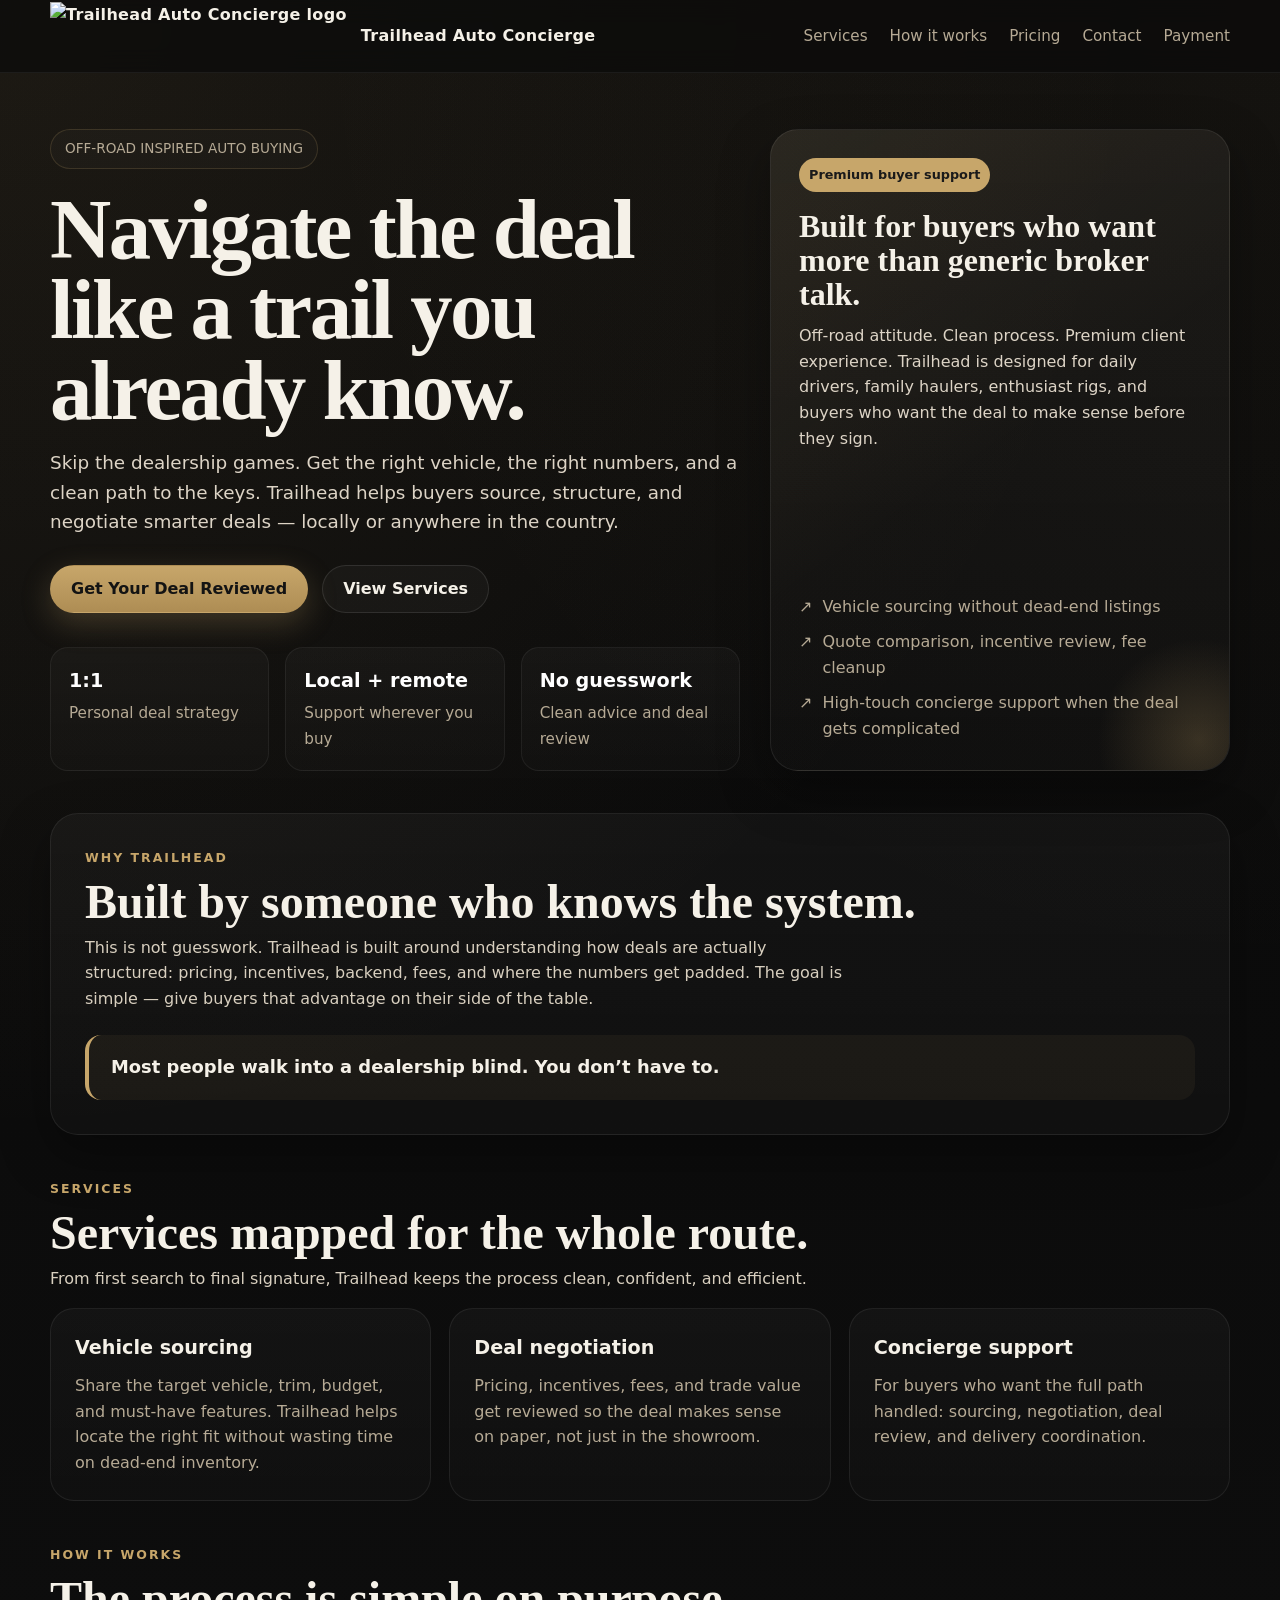
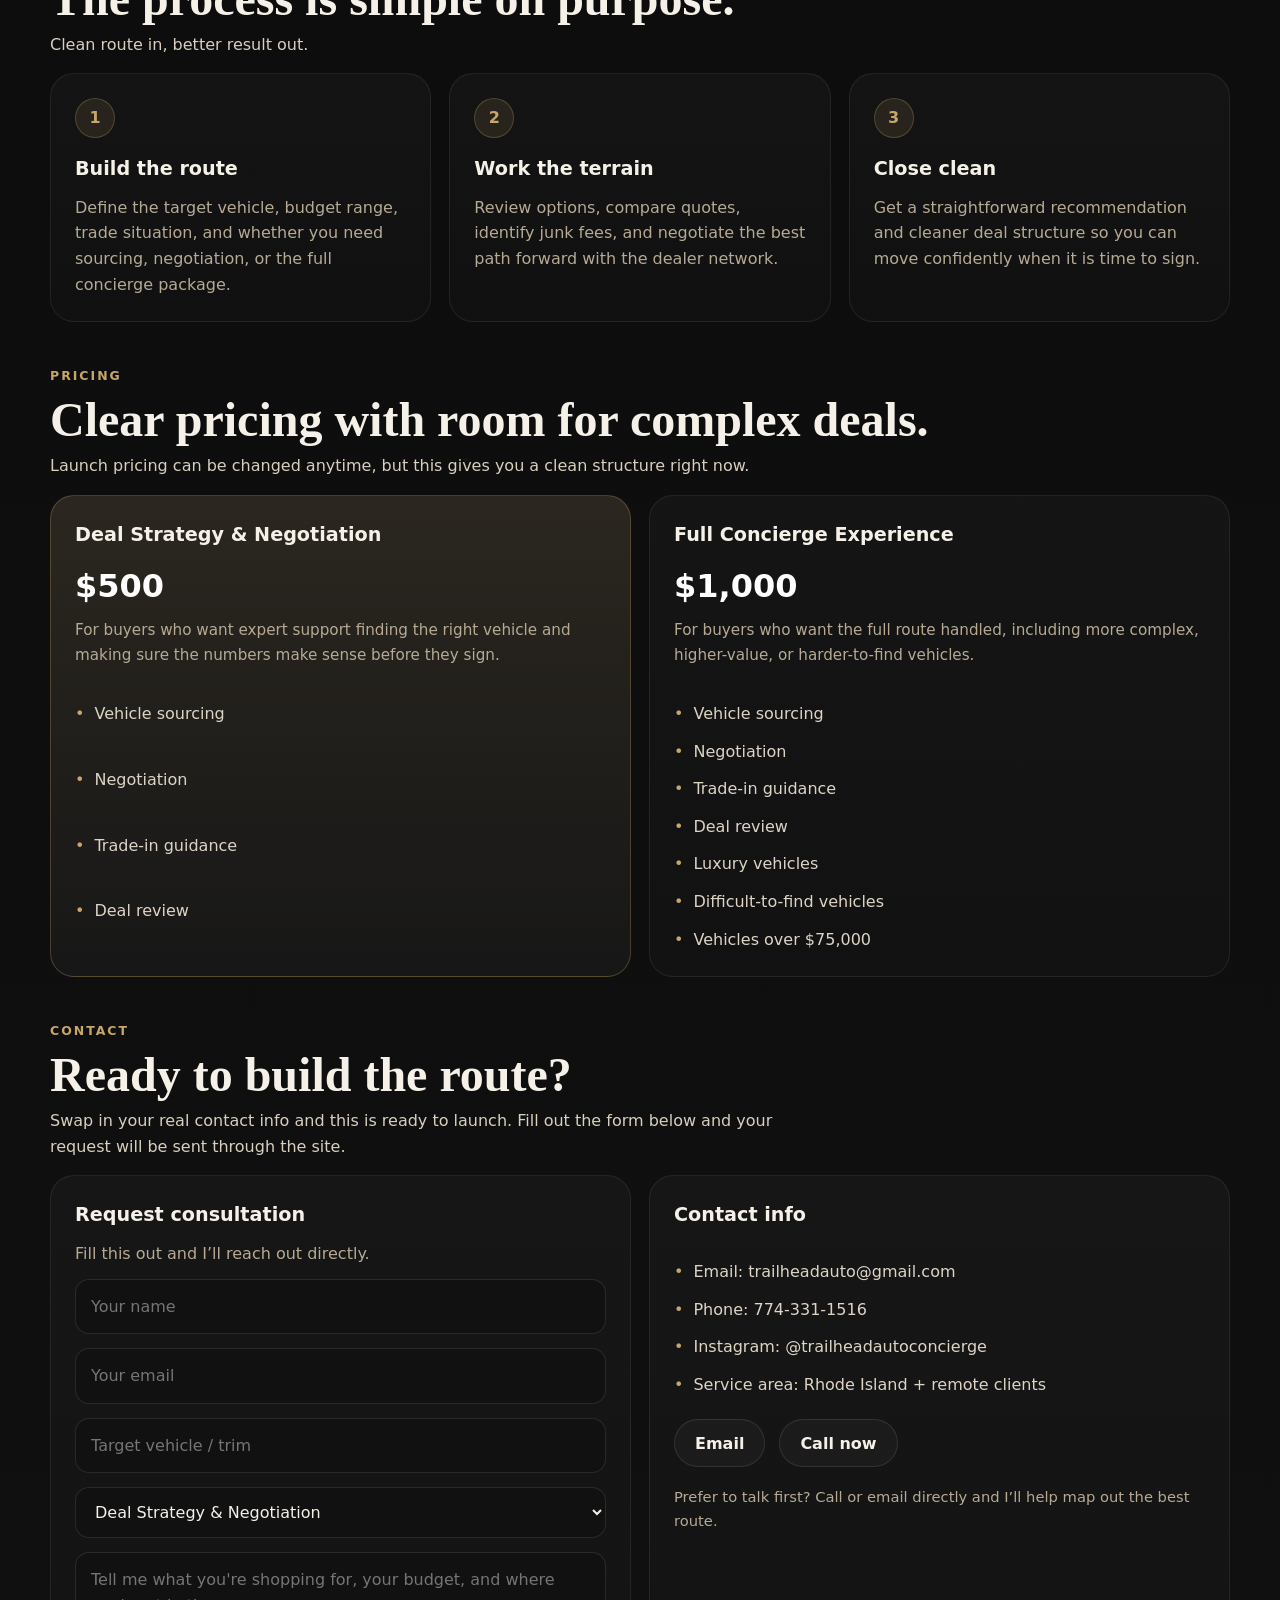
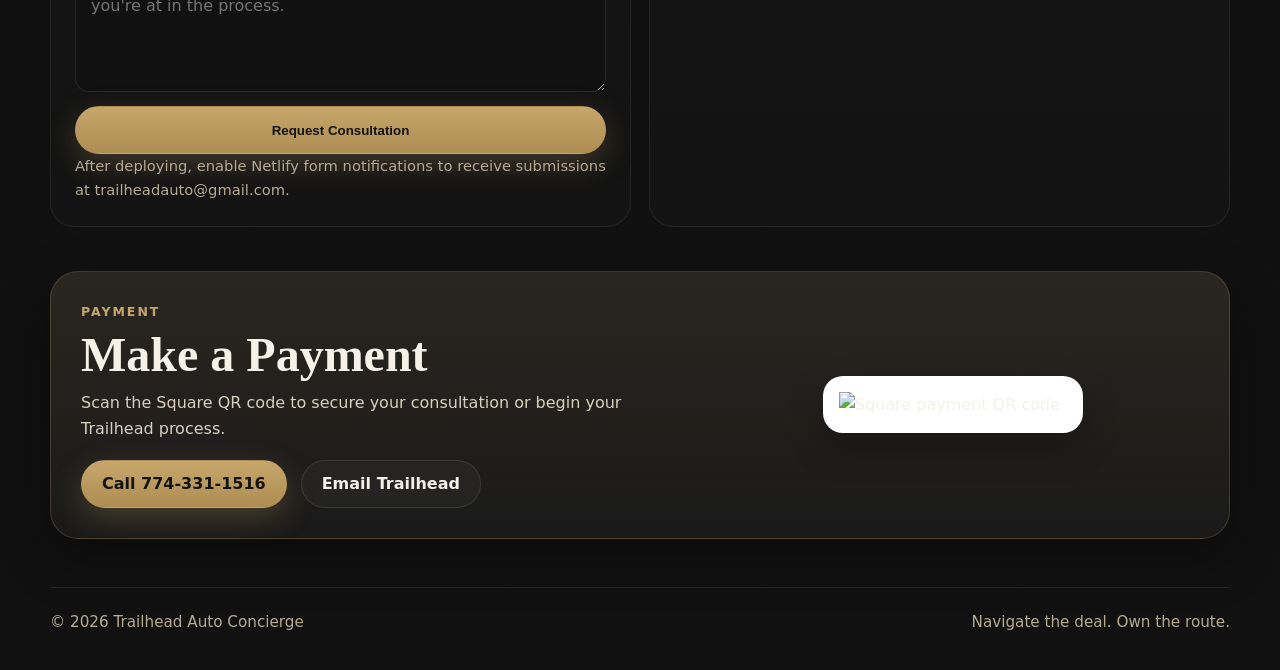
==== index.html @ e83521e5 "first commit" ====
<!DOCTYPE html>
<html lang="en">
<head>
  <meta charset="UTF-8" />
  <meta name="viewport" content="width=device-width, initial-scale=1.0" />
  <title>Trailhead Auto Concierge</title>
  <meta name="description" content="Off-road inspired auto buying guidance. Vehicle sourcing, negotiation, and concierge support for buyers who want a cleaner deal." />
  <style>
    :root{
      --bg:#0b0b0b;
      --bg2:#121212;
      --panel:#171717;
      --panel2:#1f1f1f;
      --text:#f5f1e8;
      --muted:#b6aa95;
      --line:#2e2a24;
      --accent:#c7a66a;
      --accent-2:#8f7241;
      --white:#ffffff;
      --shadow: 0 20px 50px rgba(0,0,0,.35);
      --radius: 20px;
      --max: 1180px;
    }

    * { box-sizing: border-box; }
    html { scroll-behavior: smooth; }
    body{
      margin:0;
      font-family: Inter, ui-sans-serif, system-ui, -apple-system, BlinkMacSystemFont, "Segoe UI", sans-serif;
      color:var(--text);
      background:
        radial-gradient(circle at top left, rgba(199,166,106,.10), transparent 28%),
        radial-gradient(circle at top right, rgba(199,166,106,.06), transparent 24%),
        linear-gradient(180deg, #0a0a0a 0%, #111111 100%);
      line-height:1.6;
    }

    a { color: inherit; text-decoration: none; }
    img { max-width:100%; display:block; }

    .container{
      width:min(calc(100% - 32px), var(--max));
      margin:0 auto;
    }

    .topbar{
      position:sticky;
      top:0;
      z-index:20;
      backdrop-filter: blur(12px);
      background:rgba(10,10,10,.7);
      border-bottom:1px solid rgba(255,255,255,.06);
    }

    .nav{
      display:flex;
      align-items:center;
      justify-content:space-between;
      gap:20px;
      min-height:72px;
    }

    .brand{
      display:flex;
      align-items:center;
      gap:14px;
      font-weight:700;
      letter-spacing:.02em;
    }

    .brand-mark{
      width:40px;
      height:40px;
      border-radius:12px;
      background:
        linear-gradient(145deg, rgba(199,166,106,.20), rgba(199,166,106,.05)),
        #171717;
      border:1px solid rgba(199,166,106,.25);
      display:grid;
      place-items:center;
      box-shadow: var(--shadow);
      font-size:18px;
    }

    .nav-links{
      display:flex;
      gap:22px;
      color:var(--muted);
      font-size:.95rem;
      flex-wrap:wrap;
      justify-content:flex-end;
    }

    .nav-links a:hover{ color:var(--text); }

    .button{
      display:inline-flex;
      align-items:center;
      justify-content:center;
      gap:10px;
      min-height:48px;
      padding:0 20px;
      border-radius:999px;
      font-weight:700;
      transition:.2s ease;
      border:1px solid transparent;
      cursor:pointer;
      text-decoration:none;
    }

    .button-primary{
      background:linear-gradient(180deg, var(--accent), #ae8d54);
      color:#131313;
      box-shadow: 0 10px 30px rgba(199,166,106,.25);
    }

    .button-primary:hover{
      transform: translateY(-1px);
      filter: brightness(1.03);
    }

    .button-secondary{
      background:rgba(255,255,255,.03);
      border-color:rgba(255,255,255,.10);
      color:var(--text);
    }

    .button-secondary:hover{
      background:rgba(255,255,255,.06);
      transform: translateY(-1px);
    }

    .hero{
      padding:84px 0 56px;
    }

    .eyebrow{
      display:inline-flex;
      align-items:center;
      gap:8px;
      padding:8px 14px;
      border-radius:999px;
      font-size:.85rem;
      color:var(--muted);
      border:1px solid rgba(199,166,106,.18);
      background:rgba(255,255,255,.02);
      margin-bottom:20px;
    }

    .hero-grid{
      display:grid;
      grid-template-columns: 1.2fr .8fr;
      gap:30px;
      align-items:stretch;
    }

    .hero-copy h1{
      font-family: Georgia, "Times New Roman", serif;
      font-size: clamp(2.8rem, 7vw, 5.3rem);
      line-height: .95;
      margin:0 0 18px;
      letter-spacing:-.03em;
    }

    .hero-copy p.lead{
      max-width:760px;
      font-size:1.15rem;
      color:#ddd4c6;
      margin:0 0 28px;
    }

    .cta-row{
      display:flex;
      gap:14px;
      flex-wrap:wrap;
      margin-top:18px;
    }

    .stats{
      display:grid;
      grid-template-columns: repeat(3, 1fr);
      gap:16px;
      margin-top:34px;
    }

    .stat{
      background:linear-gradient(180deg, rgba(255,255,255,.03), rgba(255,255,255,.015));
      border:1px solid rgba(255,255,255,.06);
      border-radius:18px;
      padding:18px;
    }

    .stat strong{
      display:block;
      font-size:1.2rem;
      margin-bottom:4px;
      color:var(--white);
    }

    .stat span{
      color:var(--muted);
      font-size:.95rem;
    }

    .hero-card{
      border-radius:28px;
      padding:28px;
      background:
        linear-gradient(180deg, rgba(255,255,255,.04), rgba(255,255,255,.015)),
        linear-gradient(145deg, rgba(199,166,106,.08), rgba(199,166,106,0) 50%);
      border:1px solid rgba(255,255,255,.08);
      box-shadow: var(--shadow);
      display:flex;
      flex-direction:column;
      justify-content:space-between;
      overflow:hidden;
      position:relative;
      min-height:100%;
    }

    .hero-card::after{
      content:"";
      position:absolute;
      inset:auto -80px -80px auto;
      width:220px;
      height:220px;
      border-radius:50%;
      background:radial-gradient(circle, rgba(199,166,106,.22), transparent 65%);
      pointer-events:none;
    }

    .card-tag{
      display:inline-block;
      font-size:.8rem;
      color:#1a1a1a;
      font-weight:700;
      background:var(--accent);
      border-radius:999px;
      padding:7px 10px;
      margin-bottom:18px;
    }

    .hero-card h2{
      font-family: Georgia, "Times New Roman", serif;
      font-size:2rem;
      line-height:1.05;
      margin:0 0 12px;
    }

    .hero-card p{
      margin:0 0 18px;
      color:#ddd4c6;
    }

    .mini-list{
      display:grid;
      gap:10px;
      padding:0;
      margin:14px 0 0;
      list-style:none;
      color:var(--muted);
    }

    .mini-list li{
      display:flex;
      align-items:flex-start;
      gap:10px;
    }

    section{
      padding:28px 0 24px;
    }

    .trust{
      padding-top:8px;
    }

    .panel{
      background:linear-gradient(180deg, rgba(255,255,255,.035), rgba(255,255,255,.018));
      border:1px solid rgba(255,255,255,.07);
      border-radius:28px;
      padding:34px;
      box-shadow: var(--shadow);
    }

    .section-head{
      margin-bottom:18px;
    }

    .section-head .kicker{
      text-transform:uppercase;
      letter-spacing:.16em;
      color:var(--accent);
      font-size:.78rem;
      font-weight:800;
      margin-bottom:10px;
    }

    .section-head h2{
      font-family: Georgia, "Times New Roman", serif;
      font-size: clamp(2rem, 4vw, 3rem);
      line-height:1.02;
      margin:0 0 8px;
    }

    .section-head p{
      color:#d8cfbf;
      max-width:760px;
      margin:0;
    }

    .services-grid,
    .steps-grid,
    .pricing-grid,
    .contact-grid{
      display:grid;
      gap:18px;
    }

    .services-grid{
      grid-template-columns: repeat(3, 1fr);
    }

    .service-card,
    .step-card,
    .price-card,
    .contact-card{
      background:linear-gradient(180deg, rgba(255,255,255,.03), rgba(255,255,255,.015));
      border:1px solid rgba(255,255,255,.07);
      border-radius:24px;
      padding:24px;
    }

    .service-card h3,
    .step-card h3,
    .price-card h3,
    .contact-card h3{
      margin:0 0 10px;
      font-size:1.2rem;
    }

    .service-card p,
    .step-card p,
    .price-card p,
    .contact-card p{
      margin:0;
      color:var(--muted);
    }

    .steps-grid{
      grid-template-columns: repeat(3, 1fr);
    }

    .step-num{
      width:40px;
      height:40px;
      border-radius:999px;
      display:grid;
      place-items:center;
      background:rgba(199,166,106,.12);
      border:1px solid rgba(199,166,106,.26);
      color:var(--accent);
      font-weight:800;
      margin-bottom:16px;
    }

    .standout{
      padding:18px 22px;
      border-left:4px solid var(--accent);
      background:rgba(199,166,106,.06);
      border-radius:16px;
      font-weight:700;
      font-size:1.12rem;
      margin-top:24px;
    }

    .pricing-grid{
      grid-template-columns: repeat(2, 1fr);
      align-items:start;
    }

    .price-card.featured{
      background:
        linear-gradient(180deg, rgba(199,166,106,.12), rgba(255,255,255,.02)),
        linear-gradient(180deg, rgba(255,255,255,.035), rgba(255,255,255,.015));
      border-color: rgba(199,166,106,.28);
    }

    .price{
      font-size:2rem;
      font-weight:800;
      line-height:1;
      margin:10px 0 16px;
      color:var(--white);
    }

    .price-sub{
      color:var(--muted);
      font-size:.95rem;
      margin-bottom:16px;
    }

    .bullet-list{
      list-style:none;
      padding:0;
      margin:18px 0 0;
      display:grid;
      gap:12px;
      color:#ddd4c6;
    }

    .bullet-list li::before{
      content:"•";
      color:var(--accent);
      margin-right:10px;
    }

    .contact-grid{
      grid-template-columns: 1fr 1fr;
    }

    .contact-card form{
      display:grid;
      gap:14px;
      margin-top:12px;
    }

    input, textarea, select{
      width:100%;
      background:#111;
      color:var(--text);
      border:1px solid rgba(255,255,255,.1);
      border-radius:14px;
      padding:14px 15px;
      font:inherit;
      outline:none;
    }

    input:focus, textarea:focus, select:focus{
      border-color:rgba(199,166,106,.65);
      box-shadow:0 0 0 3px rgba(199,166,106,.12);
    }

    textarea{
      min-height:140px;
      resize:vertical;
    }

    .fine{
      color:var(--muted);
      font-size:.92rem;
    }

    footer{
      padding:26px 0 36px;
      color:var(--muted);
      font-size:.95rem;
    }

    .footer-wrap{
      display:flex;
      justify-content:space-between;
      gap:18px;
      border-top:1px solid rgba(255,255,255,.08);
      padding-top:22px;
      flex-wrap:wrap;
    }

    @media (max-width: 980px){
      .hero-grid,
      .services-grid,
      .steps-grid,
      .pricing-grid,
      .contact-grid{
        grid-template-columns: 1fr;
      }

      .stats{
        grid-template-columns: 1fr;
      }
    }

    @media (max-width: 680px){
      .nav{
        min-height:auto;
        padding:14px 0;
        align-items:flex-start;
        flex-direction:column;
      }

      .nav-links{
        gap:14px;
      }

      .hero{
        padding-top:64px;
      }

      .panel{
        padding:24px;
      }

      .hero-card{
        padding:22px;
      }

      .hero-copy h1{
        font-size: clamp(2.5rem, 12vw, 4rem);
      }
    }

    /* Clean spacing + alignment updates */
    .logo{
      height:68px;
      width:auto;
      display:block;
    }

    .brand-text{
      font-weight:800;
      letter-spacing:.02em;
    }

    .hero{
      padding:56px 0 34px;
    }

    section{
      padding:22px 0;
    }

    .panel,
    .service-card,
    .step-card,
    .price-card,
    .contact-card{
      height:100%;
    }

    .services-grid,
    .steps-grid,
    .pricing-grid,
    .contact-grid{
      align-items:stretch;
    }

    .section-head{
      text-align:left;
      margin-bottom:16px;
    }

    .section-head p{
      margin-left:0;
    }

    .pricing-grid .price-card,
    .contact-grid .contact-card{
      display:flex;
      flex-direction:column;
    }

    .price-card .bullet-list{
      flex:1;
    }

    .payment-card{
      display:grid;
      grid-template-columns: 1.1fr .9fr;
      gap:24px;
      align-items:center;
      background:
        linear-gradient(180deg, rgba(199,166,106,.10), rgba(255,255,255,.018)),
        linear-gradient(180deg, rgba(255,255,255,.035), rgba(255,255,255,.018));
      border:1px solid rgba(199,166,106,.22);
      border-radius:28px;
      padding:30px;
      box-shadow: var(--shadow);
    }

    .payment-copy h2{
      font-family: Georgia, "Times New Roman", serif;
      font-size: clamp(2rem, 4vw, 3rem);
      line-height:1.02;
      margin:0 0 10px;
    }

    .payment-copy p{
      color:#d8cfbf;
      margin:0 0 18px;
      max-width:680px;
    }

    .qr-wrap{
      display:flex;
      justify-content:center;
      align-items:center;
    }

    .qr-box{
      background:#fff;
      padding:16px;
      border-radius:20px;
      width:min(260px, 100%);
      box-shadow:0 16px 35px rgba(0,0,0,.25);
    }

    .qr-box img{
      width:100%;
      height:auto;
      display:block;
    }

    @media (max-width: 980px){
      .payment-card{
        grid-template-columns:1fr;
        text-align:center;
      }

      .payment-copy p{
        margin-left:auto;
        margin-right:auto;
      }
    }

    @media (max-width: 680px){
      .logo{
        height:58px;
      }

      .hero{
        padding:38px 0 26px;
      }

      section{
        padding:18px 0;
      }

      .section-head{
        text-align:left;
      }

      .payment-card{
        padding:22px;
      }
    }

  </style>
</head>
<body>
  <header class="topbar">
    <div class="container nav">
      <a href="#" class="brand" aria-label="Trailhead Auto Concierge home">
        <img src="images/logo.png" alt="Trailhead Auto Concierge logo" class="logo">
        <div class="brand-text">Trailhead Auto Concierge</div>
      </a>
      <nav class="nav-links" aria-label="Primary">
        <a href="#services">Services</a>
        <a href="#process">How it works</a>
        <a href="#pricing">Pricing</a>
        <a href="#contact">Contact</a>
        <a href="#payment">Payment</a>
      </nav>
    </div>
  </header>

  <main>
    <section class="hero">
      <div class="container hero-grid">
        <div class="hero-copy">
          <div class="eyebrow">OFF-ROAD INSPIRED AUTO BUYING</div>
          <h1>Navigate the deal like a trail you already know.</h1>
          <p class="lead">
            Skip the dealership games. Get the right vehicle, the right numbers, and a clean path to the keys.
            Trailhead helps buyers source, structure, and negotiate smarter deals — locally or anywhere in the country.
          </p>

          <div class="cta-row">
            <a class="button button-primary" href="#contact">Get Your Deal Reviewed</a>
            <a class="button button-secondary" href="#services">View Services</a>
          </div>

          <div class="stats">
            <div class="stat">
              <strong>1:1</strong>
              <span>Personal deal strategy</span>
            </div>
            <div class="stat">
              <strong>Local + remote</strong>
              <span>Support wherever you buy</span>
            </div>
            <div class="stat">
              <strong>No guesswork</strong>
              <span>Clean advice and deal review</span>
            </div>
          </div>
        </div>

        <aside class="hero-card">
          <div>
            <div class="card-tag">Premium buyer support</div>
            <h2>Built for buyers who want more than generic broker talk.</h2>
            <p>
              Off-road attitude. Clean process. Premium client experience. Trailhead is designed for daily drivers,
              family haulers, enthusiast rigs, and buyers who want the deal to make sense before they sign.
            </p>
          </div>

          <ul class="mini-list">
            <li><span>↗</span><span>Vehicle sourcing without dead-end listings</span></li>
            <li><span>↗</span><span>Quote comparison, incentive review, fee cleanup</span></li>
            <li><span>↗</span><span>High-touch concierge support when the deal gets complicated</span></li>
          </ul>
        </aside>
      </div>
    </section>

    <section class="trust">
      <div class="container">
        <div class="panel">
          <div class="section-head">
            <div class="kicker">Why Trailhead</div>
            <h2>Built by someone who knows the system.</h2>
            <p>
              This is not guesswork. Trailhead is built around understanding how deals are actually structured:
              pricing, incentives, backend, fees, and where the numbers get padded. The goal is simple —
              give buyers that advantage on their side of the table.
            </p>
          </div>
          <div class="standout">Most people walk into a dealership blind. You don’t have to.</div>
        </div>
      </div>
    </section>

    <section id="services">
      <div class="container">
        <div class="section-head">
          <div class="kicker">Services</div>
          <h2>Services mapped for the whole route.</h2>
          <p>
            From first search to final signature, Trailhead keeps the process clean, confident, and efficient.
          </p>
        </div>

        <div class="services-grid">
          <article class="service-card">
            <h3>Vehicle sourcing</h3>
            <p>
              Share the target vehicle, trim, budget, and must-have features. Trailhead helps locate the right fit
              without wasting time on dead-end inventory.
            </p>
          </article>

          <article class="service-card">
            <h3>Deal negotiation</h3>
            <p>
              Pricing, incentives, fees, and trade value get reviewed so the deal makes sense on paper, not just in the showroom.
            </p>
          </article>

          <article class="service-card">
            <h3>Concierge support</h3>
            <p>
              For buyers who want the full path handled: sourcing, negotiation, deal review, and delivery coordination.
            </p>
          </article>
        </div>
      </div>
    </section>

    <section id="process">
      <div class="container">
        <div class="section-head">
          <div class="kicker">How it works</div>
          <h2>The process is simple on purpose.</h2>
          <p>Clean route in, better result out.</p>
        </div>

        <div class="steps-grid">
          <article class="step-card">
            <div class="step-num">1</div>
            <h3>Build the route</h3>
            <p>
              Define the target vehicle, budget range, trade situation, and whether you need sourcing,
              negotiation, or the full concierge package.
            </p>
          </article>

          <article class="step-card">
            <div class="step-num">2</div>
            <h3>Work the terrain</h3>
            <p>
              Review options, compare quotes, identify junk fees, and negotiate the best path forward with the dealer network.
            </p>
          </article>

          <article class="step-card">
            <div class="step-num">3</div>
            <h3>Close clean</h3>
            <p>
              Get a straightforward recommendation and cleaner deal structure so you can move confidently when it is time to sign.
            </p>
          </article>
        </div>
      </div>
    </section>

    <section id="pricing">
      <div class="container">
        <div class="section-head">
          <div class="kicker">Pricing</div>
          <h2>Clear pricing with room for complex deals.</h2>
          <p>
            Launch pricing can be changed anytime, but this gives you a clean structure right now.
          </p>
        </div>

        <div class="pricing-grid">
          <article class="price-card featured">
            <h3>Deal Strategy &amp; Negotiation</h3>
            <div class="price">$500</div>
            <div class="price-sub">For buyers who want expert support finding the right vehicle and making sure the numbers make sense before they sign.</div>
            <ul class="bullet-list">
              <li>Vehicle sourcing</li>
              <li>Negotiation</li>
              <li>Trade-in guidance</li>
              <li>Deal review</li>
            </ul>
          </article>

          <article class="price-card">
            <h3>Full Concierge Experience</h3>
            <div class="price">$1,000</div>
            <div class="price-sub">For buyers who want the full route handled, including more complex, higher-value, or harder-to-find vehicles.</div>
            <ul class="bullet-list">
              <li>Vehicle sourcing</li>
              <li>Negotiation</li>
              <li>Trade-in guidance</li>
              <li>Deal review</li>
              <li>Luxury vehicles</li>
              <li>Difficult-to-find vehicles</li>
              <li>Vehicles over $75,000</li>
            </ul>
          </article>
        </div>
      </div>
    </section>

    <section id="contact">
      <div class="container">
        <div class="section-head">
          <div class="kicker">Contact</div>
          <h2>Ready to build the route?</h2>
          <p>
            Swap in your real contact info and this is ready to launch. Fill out the form below and your request will be sent through the site.
          </p>
        </div>

        <div class="contact-grid">
          <article class="contact-card">
            <h3>Request consultation</h3>
            <p>Fill this out and I’ll reach out directly.</p>

            <form name="contact" method="POST" data-netlify="true" netlify-honeypot="bot-field" action="/thank-you.html">
              <input type="hidden" name="form-name" value="contact" />
              <p style="display:none;"><label>Don’t fill this out if you’re human: <input name="bot-field" /></label></p>
              <input type="text" id="name" name="name" placeholder="Your name" required />
              <input type="email" id="email" name="email" placeholder="Your email" required />
              <input type="text" id="vehicle" name="vehicle" placeholder="Target vehicle / trim" />
              <select id="service" name="service">
                <option value="Deal Strategy & Negotiation">Deal Strategy & Negotiation</option>
                <option value="Full Concierge Experience">Full Concierge Experience</option>
                <option value="Not sure yet">Not sure yet</option>
              </select>
              <textarea id="message" name="message" placeholder="Tell me what you're shopping for, your budget, and where you're at in the process."></textarea>
              <button type="submit" class="button button-primary">Request Consultation</button>
            </form>
            <p class="fine">After deploying, enable Netlify form notifications to receive submissions at trailheadauto@gmail.com.</p>
          </article>

          <article class="contact-card">
            <h3>Contact info</h3>
            <ul class="bullet-list">
              <li>Email: trailheadauto@gmail.com</li>
              <li>Phone: 774-331-1516</li>
              <li>Instagram: @trailheadautoconcierge</li>
              <li>Service area: Rhode Island + remote clients</li>
            </ul>
            <div class="cta-row" style="margin-top:22px;">
              <a href="mailto:trailheadauto@gmail.com" class="button button-secondary">Email</a>
              <a href="tel:+17743311516" class="button button-secondary">Call now</a>
            </div>
            <p class="fine" style="margin-top:18px;">
              Prefer to talk first? Call or email directly and I’ll help map out the best route.
            </p>
          </article>
        </div>
      </div>
    </section>

    <section id="payment">
      <div class="container">
        <div class="payment-card">
          <div class="payment-copy">
            <div class="section-head" style="margin-bottom:0;">
              <div class="kicker">Payment</div>
              <h2>Make a Payment</h2>
              <p>Scan the Square QR code to secure your consultation or begin your Trailhead process.</p>
            </div>
            <div class="cta-row">
              <a class="button button-primary" href="tel:+17743311516">Call 774-331-1516</a>
              <a class="button button-secondary" href="mailto:trailheadauto@gmail.com">Email Trailhead</a>
            </div>
          </div>

          <div class="qr-wrap">
            <div class="qr-box">
              <img src="images/qr.png" alt="Square payment QR code">
            </div>
          </div>
        </div>
      </div>
    </section>

  </main>

  <footer>
    <div class="container footer-wrap">
      <div>© 2026 Trailhead Auto Concierge</div>
      <div>Navigate the deal. Own the route.</div>
    </div>
  </footer>

</body>
</html>
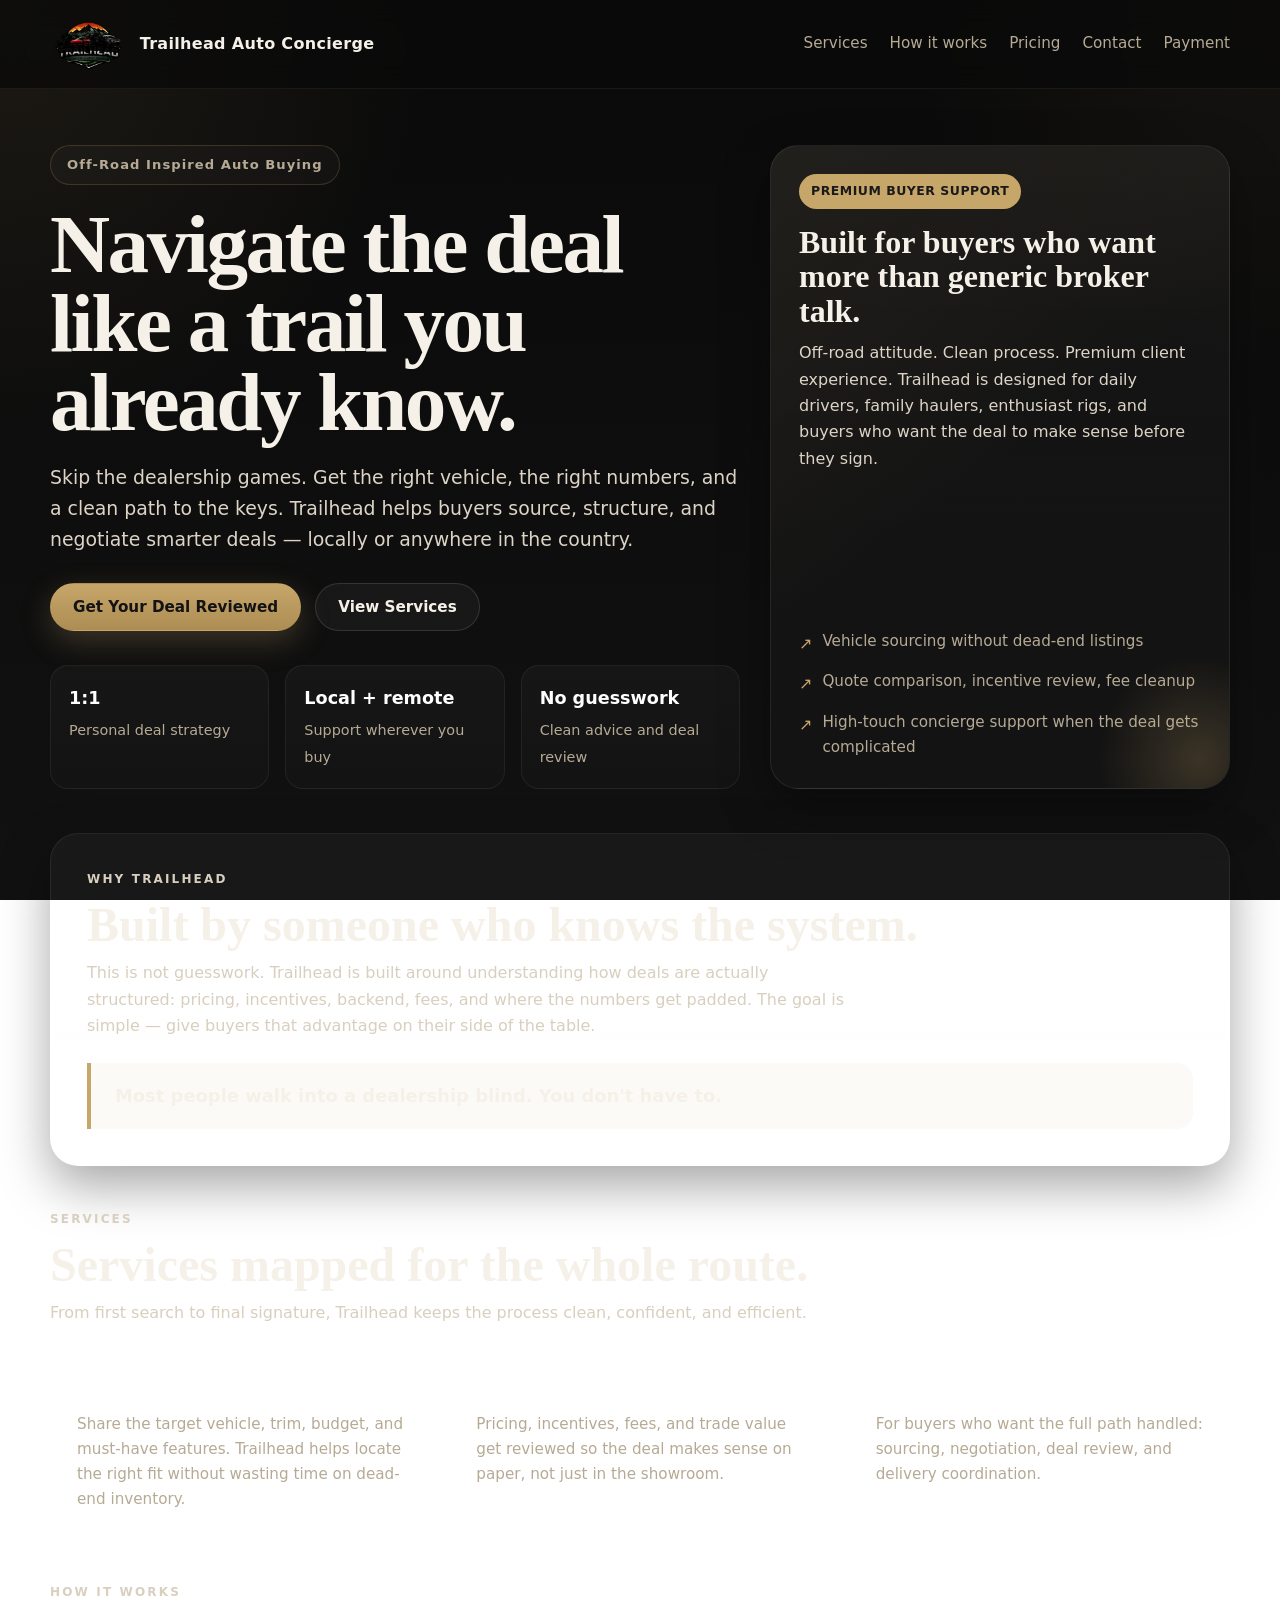
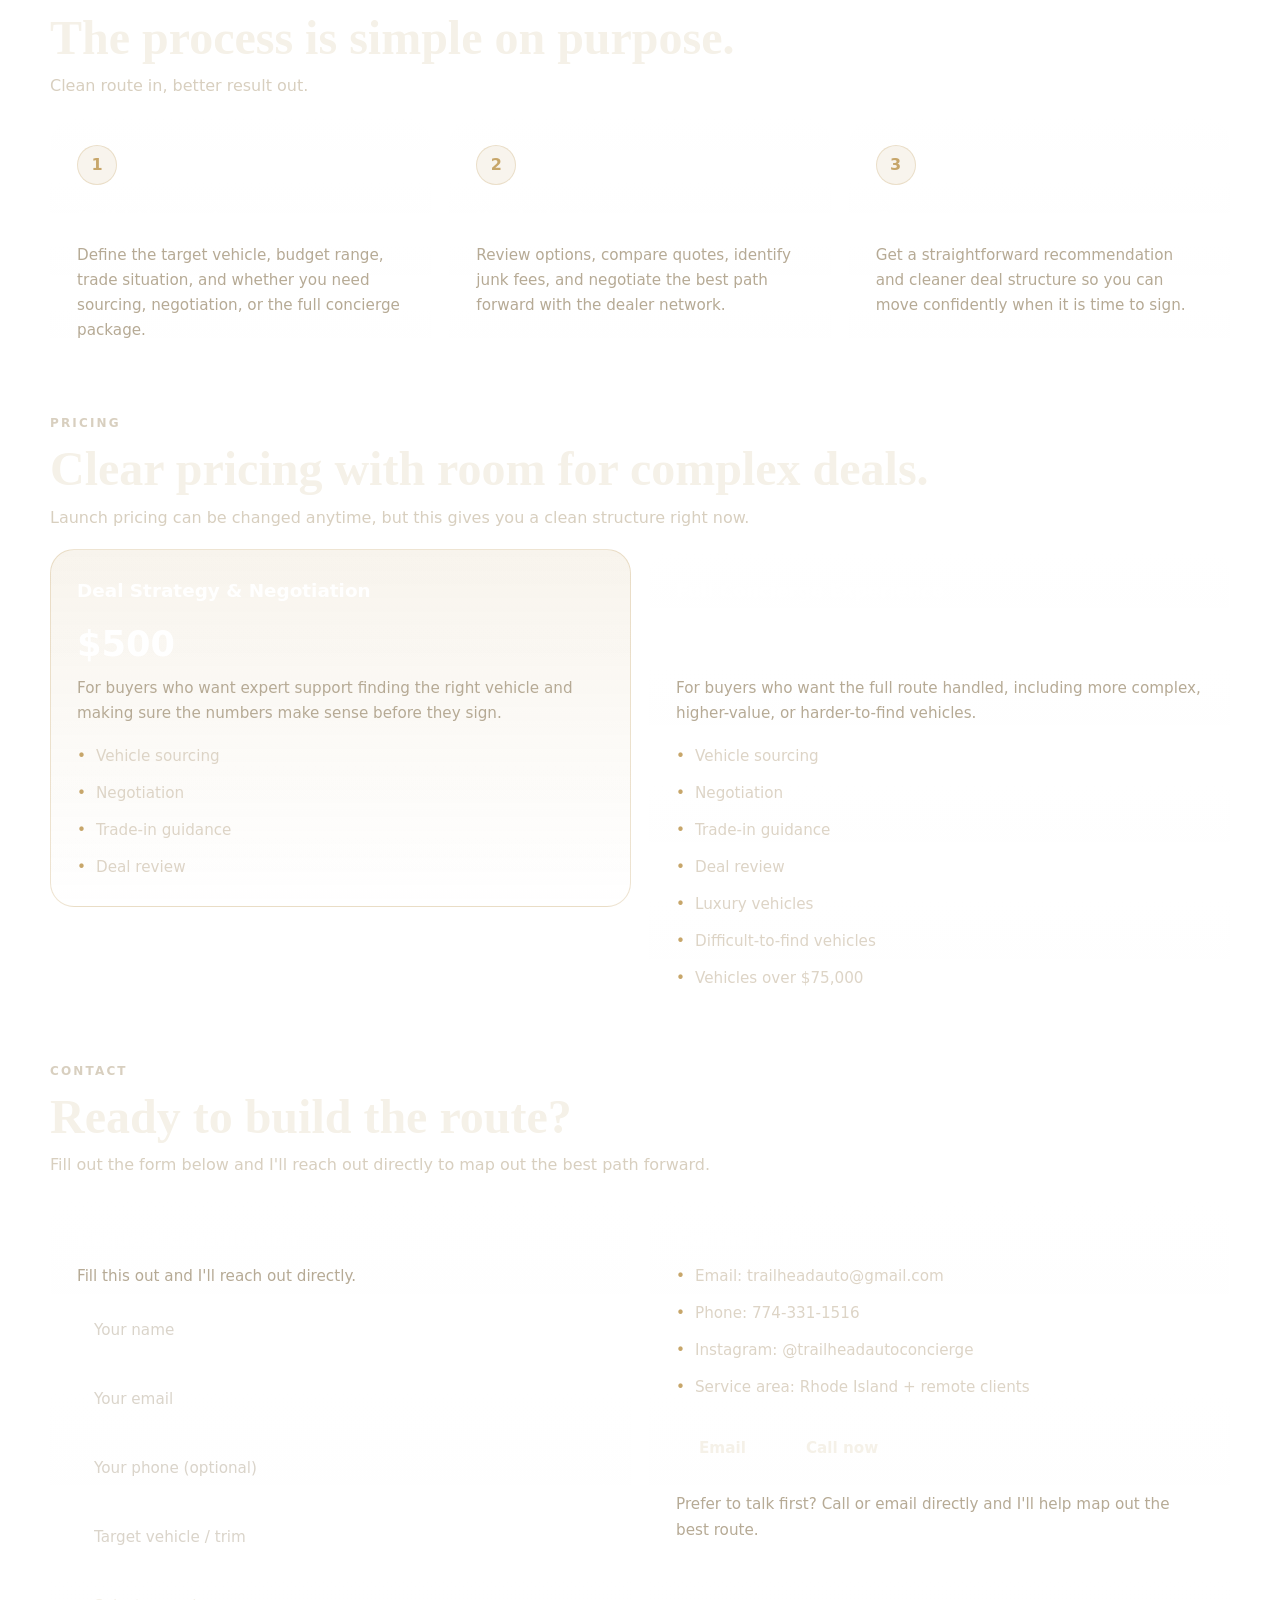
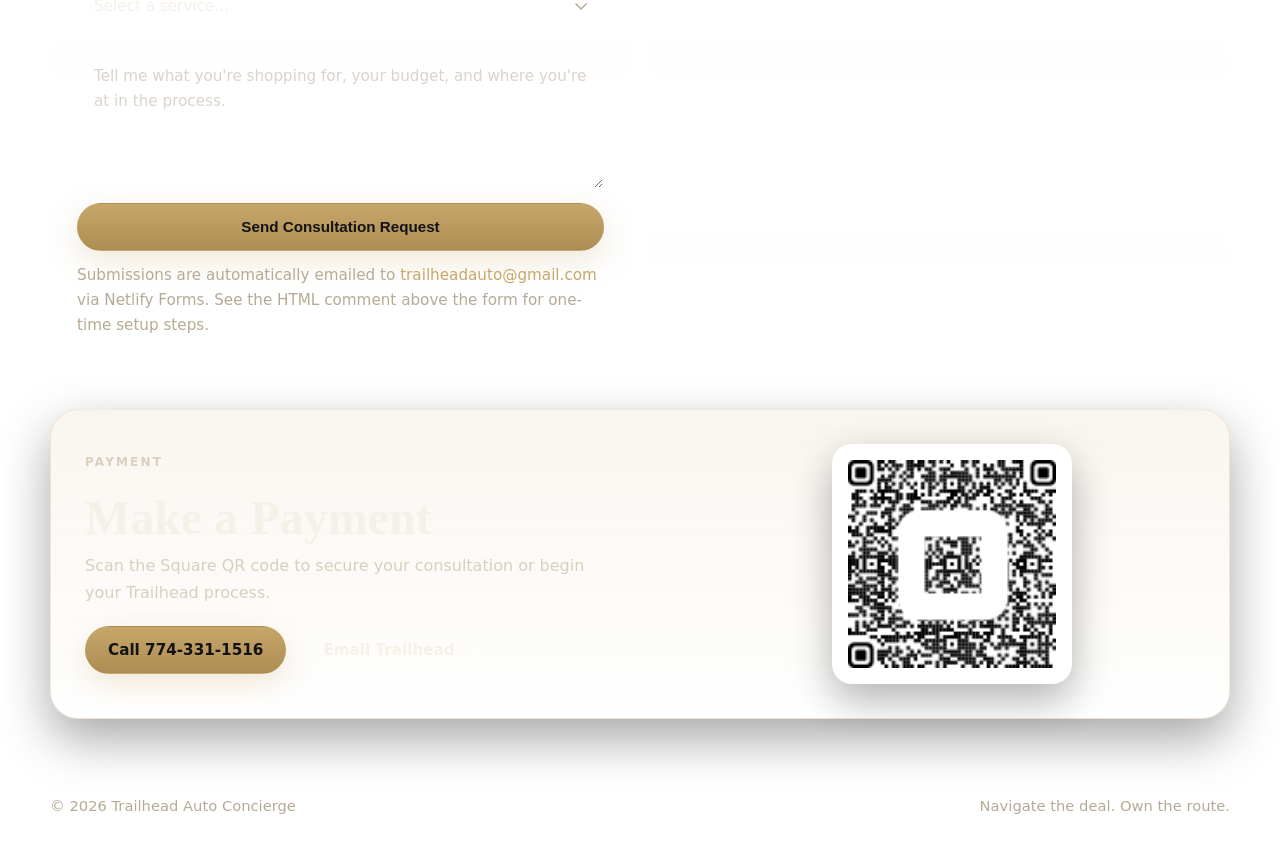
==== commit cc1b13ff: "thnak you file created" ====
--- a/index.html
+++ b/index.html
@@ -3,675 +3,52 @@
 <head>
   <meta charset="UTF-8" />
   <meta name="viewport" content="width=device-width, initial-scale=1.0" />
+  <meta name="description" content="Off-road inspired auto buying guidance. Vehicle sourcing, negotiation, and concierge support for buyers who want a cleaner deal." />
   <title>Trailhead Auto Concierge</title>
-  <meta name="description" content="Off-road inspired auto buying guidance. Vehicle sourcing, negotiation, and concierge support for buyers who want a cleaner deal." />
-  <style>
-    :root{
-      --bg:#0b0b0b;
-      --bg2:#121212;
-      --panel:#171717;
-      --panel2:#1f1f1f;
-      --text:#f5f1e8;
-      --muted:#b6aa95;
-      --line:#2e2a24;
-      --accent:#c7a66a;
-      --accent-2:#8f7241;
-      --white:#ffffff;
-      --shadow: 0 20px 50px rgba(0,0,0,.35);
-      --radius: 20px;
-      --max: 1180px;
-    }
-
-    * { box-sizing: border-box; }
-    html { scroll-behavior: smooth; }
-    body{
-      margin:0;
-      font-family: Inter, ui-sans-serif, system-ui, -apple-system, BlinkMacSystemFont, "Segoe UI", sans-serif;
-      color:var(--text);
-      background:
-        radial-gradient(circle at top left, rgba(199,166,106,.10), transparent 28%),
-        radial-gradient(circle at top right, rgba(199,166,106,.06), transparent 24%),
-        linear-gradient(180deg, #0a0a0a 0%, #111111 100%);
-      line-height:1.6;
-    }
-
-    a { color: inherit; text-decoration: none; }
-    img { max-width:100%; display:block; }
-
-    .container{
-      width:min(calc(100% - 32px), var(--max));
-      margin:0 auto;
-    }
-
-    .topbar{
-      position:sticky;
-      top:0;
-      z-index:20;
-      backdrop-filter: blur(12px);
-      background:rgba(10,10,10,.7);
-      border-bottom:1px solid rgba(255,255,255,.06);
-    }
-
-    .nav{
-      display:flex;
-      align-items:center;
-      justify-content:space-between;
-      gap:20px;
-      min-height:72px;
-    }
-
-    .brand{
-      display:flex;
-      align-items:center;
-      gap:14px;
-      font-weight:700;
-      letter-spacing:.02em;
-    }
-
-    .brand-mark{
-      width:40px;
-      height:40px;
-      border-radius:12px;
-      background:
-        linear-gradient(145deg, rgba(199,166,106,.20), rgba(199,166,106,.05)),
-        #171717;
-      border:1px solid rgba(199,166,106,.25);
-      display:grid;
-      place-items:center;
-      box-shadow: var(--shadow);
-      font-size:18px;
-    }
-
-    .nav-links{
-      display:flex;
-      gap:22px;
-      color:var(--muted);
-      font-size:.95rem;
-      flex-wrap:wrap;
-      justify-content:flex-end;
-    }
-
-    .nav-links a:hover{ color:var(--text); }
-
-    .button{
-      display:inline-flex;
-      align-items:center;
-      justify-content:center;
-      gap:10px;
-      min-height:48px;
-      padding:0 20px;
-      border-radius:999px;
-      font-weight:700;
-      transition:.2s ease;
-      border:1px solid transparent;
-      cursor:pointer;
-      text-decoration:none;
-    }
-
-    .button-primary{
-      background:linear-gradient(180deg, var(--accent), #ae8d54);
-      color:#131313;
-      box-shadow: 0 10px 30px rgba(199,166,106,.25);
-    }
-
-    .button-primary:hover{
-      transform: translateY(-1px);
-      filter: brightness(1.03);
-    }
-
-    .button-secondary{
-      background:rgba(255,255,255,.03);
-      border-color:rgba(255,255,255,.10);
-      color:var(--text);
-    }
-
-    .button-secondary:hover{
-      background:rgba(255,255,255,.06);
-      transform: translateY(-1px);
-    }
-
-    .hero{
-      padding:84px 0 56px;
-    }
-
-    .eyebrow{
-      display:inline-flex;
-      align-items:center;
-      gap:8px;
-      padding:8px 14px;
-      border-radius:999px;
-      font-size:.85rem;
-      color:var(--muted);
-      border:1px solid rgba(199,166,106,.18);
-      background:rgba(255,255,255,.02);
-      margin-bottom:20px;
-    }
-
-    .hero-grid{
-      display:grid;
-      grid-template-columns: 1.2fr .8fr;
-      gap:30px;
-      align-items:stretch;
-    }
-
-    .hero-copy h1{
-      font-family: Georgia, "Times New Roman", serif;
-      font-size: clamp(2.8rem, 7vw, 5.3rem);
-      line-height: .95;
-      margin:0 0 18px;
-      letter-spacing:-.03em;
-    }
-
-    .hero-copy p.lead{
-      max-width:760px;
-      font-size:1.15rem;
-      color:#ddd4c6;
-      margin:0 0 28px;
-    }
-
-    .cta-row{
-      display:flex;
-      gap:14px;
-      flex-wrap:wrap;
-      margin-top:18px;
-    }
-
-    .stats{
-      display:grid;
-      grid-template-columns: repeat(3, 1fr);
-      gap:16px;
-      margin-top:34px;
-    }
-
-    .stat{
-      background:linear-gradient(180deg, rgba(255,255,255,.03), rgba(255,255,255,.015));
-      border:1px solid rgba(255,255,255,.06);
-      border-radius:18px;
-      padding:18px;
-    }
-
-    .stat strong{
-      display:block;
-      font-size:1.2rem;
-      margin-bottom:4px;
-      color:var(--white);
-    }
-
-    .stat span{
-      color:var(--muted);
-      font-size:.95rem;
-    }
-
-    .hero-card{
-      border-radius:28px;
-      padding:28px;
-      background:
-        linear-gradient(180deg, rgba(255,255,255,.04), rgba(255,255,255,.015)),
-        linear-gradient(145deg, rgba(199,166,106,.08), rgba(199,166,106,0) 50%);
-      border:1px solid rgba(255,255,255,.08);
-      box-shadow: var(--shadow);
-      display:flex;
-      flex-direction:column;
-      justify-content:space-between;
-      overflow:hidden;
-      position:relative;
-      min-height:100%;
-    }
-
-    .hero-card::after{
-      content:"";
-      position:absolute;
-      inset:auto -80px -80px auto;
-      width:220px;
-      height:220px;
-      border-radius:50%;
-      background:radial-gradient(circle, rgba(199,166,106,.22), transparent 65%);
-      pointer-events:none;
-    }
-
-    .card-tag{
-      display:inline-block;
-      font-size:.8rem;
-      color:#1a1a1a;
-      font-weight:700;
-      background:var(--accent);
-      border-radius:999px;
-      padding:7px 10px;
-      margin-bottom:18px;
-    }
-
-    .hero-card h2{
-      font-family: Georgia, "Times New Roman", serif;
-      font-size:2rem;
-      line-height:1.05;
-      margin:0 0 12px;
-    }
-
-    .hero-card p{
-      margin:0 0 18px;
-      color:#ddd4c6;
-    }
-
-    .mini-list{
-      display:grid;
-      gap:10px;
-      padding:0;
-      margin:14px 0 0;
-      list-style:none;
-      color:var(--muted);
-    }
-
-    .mini-list li{
-      display:flex;
-      align-items:flex-start;
-      gap:10px;
-    }
-
-    section{
-      padding:28px 0 24px;
-    }
-
-    .trust{
-      padding-top:8px;
-    }
-
-    .panel{
-      background:linear-gradient(180deg, rgba(255,255,255,.035), rgba(255,255,255,.018));
-      border:1px solid rgba(255,255,255,.07);
-      border-radius:28px;
-      padding:34px;
-      box-shadow: var(--shadow);
-    }
-
-    .section-head{
-      margin-bottom:18px;
-    }
-
-    .section-head .kicker{
-      text-transform:uppercase;
-      letter-spacing:.16em;
-      color:var(--accent);
-      font-size:.78rem;
-      font-weight:800;
-      margin-bottom:10px;
-    }
-
-    .section-head h2{
-      font-family: Georgia, "Times New Roman", serif;
-      font-size: clamp(2rem, 4vw, 3rem);
-      line-height:1.02;
-      margin:0 0 8px;
-    }
-
-    .section-head p{
-      color:#d8cfbf;
-      max-width:760px;
-      margin:0;
-    }
-
-    .services-grid,
-    .steps-grid,
-    .pricing-grid,
-    .contact-grid{
-      display:grid;
-      gap:18px;
-    }
-
-    .services-grid{
-      grid-template-columns: repeat(3, 1fr);
-    }
-
-    .service-card,
-    .step-card,
-    .price-card,
-    .contact-card{
-      background:linear-gradient(180deg, rgba(255,255,255,.03), rgba(255,255,255,.015));
-      border:1px solid rgba(255,255,255,.07);
-      border-radius:24px;
-      padding:24px;
-    }
-
-    .service-card h3,
-    .step-card h3,
-    .price-card h3,
-    .contact-card h3{
-      margin:0 0 10px;
-      font-size:1.2rem;
-    }
-
-    .service-card p,
-    .step-card p,
-    .price-card p,
-    .contact-card p{
-      margin:0;
-      color:var(--muted);
-    }
-
-    .steps-grid{
-      grid-template-columns: repeat(3, 1fr);
-    }
-
-    .step-num{
-      width:40px;
-      height:40px;
-      border-radius:999px;
-      display:grid;
-      place-items:center;
-      background:rgba(199,166,106,.12);
-      border:1px solid rgba(199,166,106,.26);
-      color:var(--accent);
-      font-weight:800;
-      margin-bottom:16px;
-    }
-
-    .standout{
-      padding:18px 22px;
-      border-left:4px solid var(--accent);
-      background:rgba(199,166,106,.06);
-      border-radius:16px;
-      font-weight:700;
-      font-size:1.12rem;
-      margin-top:24px;
-    }
-
-    .pricing-grid{
-      grid-template-columns: repeat(2, 1fr);
-      align-items:start;
-    }
-
-    .price-card.featured{
-      background:
-        linear-gradient(180deg, rgba(199,166,106,.12), rgba(255,255,255,.02)),
-        linear-gradient(180deg, rgba(255,255,255,.035), rgba(255,255,255,.015));
-      border-color: rgba(199,166,106,.28);
-    }
-
-    .price{
-      font-size:2rem;
-      font-weight:800;
-      line-height:1;
-      margin:10px 0 16px;
-      color:var(--white);
-    }
-
-    .price-sub{
-      color:var(--muted);
-      font-size:.95rem;
-      margin-bottom:16px;
-    }
-
-    .bullet-list{
-      list-style:none;
-      padding:0;
-      margin:18px 0 0;
-      display:grid;
-      gap:12px;
-      color:#ddd4c6;
-    }
-
-    .bullet-list li::before{
-      content:"•";
-      color:var(--accent);
-      margin-right:10px;
-    }
-
-    .contact-grid{
-      grid-template-columns: 1fr 1fr;
-    }
-
-    .contact-card form{
-      display:grid;
-      gap:14px;
-      margin-top:12px;
-    }
-
-    input, textarea, select{
-      width:100%;
-      background:#111;
-      color:var(--text);
-      border:1px solid rgba(255,255,255,.1);
-      border-radius:14px;
-      padding:14px 15px;
-      font:inherit;
-      outline:none;
-    }
-
-    input:focus, textarea:focus, select:focus{
-      border-color:rgba(199,166,106,.65);
-      box-shadow:0 0 0 3px rgba(199,166,106,.12);
-    }
-
-    textarea{
-      min-height:140px;
-      resize:vertical;
-    }
-
-    .fine{
-      color:var(--muted);
-      font-size:.92rem;
-    }
-
-    footer{
-      padding:26px 0 36px;
-      color:var(--muted);
-      font-size:.95rem;
-    }
-
-    .footer-wrap{
-      display:flex;
-      justify-content:space-between;
-      gap:18px;
-      border-top:1px solid rgba(255,255,255,.08);
-      padding-top:22px;
-      flex-wrap:wrap;
-    }
-
-    @media (max-width: 980px){
-      .hero-grid,
-      .services-grid,
-      .steps-grid,
-      .pricing-grid,
-      .contact-grid{
-        grid-template-columns: 1fr;
-      }
-
-      .stats{
-        grid-template-columns: 1fr;
-      }
-    }
-
-    @media (max-width: 680px){
-      .nav{
-        min-height:auto;
-        padding:14px 0;
-        align-items:flex-start;
-        flex-direction:column;
-      }
-
-      .nav-links{
-        gap:14px;
-      }
-
-      .hero{
-        padding-top:64px;
-      }
-
-      .panel{
-        padding:24px;
-      }
-
-      .hero-card{
-        padding:22px;
-      }
-
-      .hero-copy h1{
-        font-size: clamp(2.5rem, 12vw, 4rem);
-      }
-    }
-
-    /* Clean spacing + alignment updates */
-    .logo{
-      height:68px;
-      width:auto;
-      display:block;
-    }
-
-    .brand-text{
-      font-weight:800;
-      letter-spacing:.02em;
-    }
-
-    .hero{
-      padding:56px 0 34px;
-    }
-
-    section{
-      padding:22px 0;
-    }
-
-    .panel,
-    .service-card,
-    .step-card,
-    .price-card,
-    .contact-card{
-      height:100%;
-    }
-
-    .services-grid,
-    .steps-grid,
-    .pricing-grid,
-    .contact-grid{
-      align-items:stretch;
-    }
-
-    .section-head{
-      text-align:left;
-      margin-bottom:16px;
-    }
-
-    .section-head p{
-      margin-left:0;
-    }
-
-    .pricing-grid .price-card,
-    .contact-grid .contact-card{
-      display:flex;
-      flex-direction:column;
-    }
-
-    .price-card .bullet-list{
-      flex:1;
-    }
-
-    .payment-card{
-      display:grid;
-      grid-template-columns: 1.1fr .9fr;
-      gap:24px;
-      align-items:center;
-      background:
-        linear-gradient(180deg, rgba(199,166,106,.10), rgba(255,255,255,.018)),
-        linear-gradient(180deg, rgba(255,255,255,.035), rgba(255,255,255,.018));
-      border:1px solid rgba(199,166,106,.22);
-      border-radius:28px;
-      padding:30px;
-      box-shadow: var(--shadow);
-    }
-
-    .payment-copy h2{
-      font-family: Georgia, "Times New Roman", serif;
-      font-size: clamp(2rem, 4vw, 3rem);
-      line-height:1.02;
-      margin:0 0 10px;
-    }
-
-    .payment-copy p{
-      color:#d8cfbf;
-      margin:0 0 18px;
-      max-width:680px;
-    }
-
-    .qr-wrap{
-      display:flex;
-      justify-content:center;
-      align-items:center;
-    }
-
-    .qr-box{
-      background:#fff;
-      padding:16px;
-      border-radius:20px;
-      width:min(260px, 100%);
-      box-shadow:0 16px 35px rgba(0,0,0,.25);
-    }
-
-    .qr-box img{
-      width:100%;
-      height:auto;
-      display:block;
-    }
-
-    @media (max-width: 980px){
-      .payment-card{
-        grid-template-columns:1fr;
-        text-align:center;
-      }
-
-      .payment-copy p{
-        margin-left:auto;
-        margin-right:auto;
-      }
-    }
-
-    @media (max-width: 680px){
-      .logo{
-        height:58px;
-      }
-
-      .hero{
-        padding:38px 0 26px;
-      }
-
-      section{
-        padding:18px 0;
-      }
-
-      .section-head{
-        text-align:left;
-      }
-
-      .payment-card{
-        padding:22px;
-      }
-    }
-
-  </style>
+  <link rel="stylesheet" href="style.css" />
 </head>
 <body>
+
+  <!-- ====== Top Navigation ====== -->
   <header class="topbar">
     <div class="container nav">
+
       <a href="#" class="brand" aria-label="Trailhead Auto Concierge home">
-        <img src="images/logo.png" alt="Trailhead Auto Concierge logo" class="logo">
-        <div class="brand-text">Trailhead Auto Concierge</div>
+        <img src="images/logo.png" alt="Trailhead Auto Concierge logo" class="logo" />
+        <span class="brand-text">Trailhead Auto Concierge</span>
       </a>
-      <nav class="nav-links" aria-label="Primary">
+
+      <!-- Hamburger toggle (mobile) -->
+      <button class="nav-toggle" id="navToggle" aria-label="Toggle navigation" aria-expanded="false" aria-controls="navLinks">
+        <span></span>
+        <span></span>
+        <span></span>
+      </button>
+
+      <nav class="nav-links" id="navLinks" aria-label="Primary">
         <a href="#services">Services</a>
         <a href="#process">How it works</a>
         <a href="#pricing">Pricing</a>
         <a href="#contact">Contact</a>
         <a href="#payment">Payment</a>
       </nav>
+
     </div>
   </header>
 
   <main>
+
+    <!-- ====== Hero ====== -->
     <section class="hero">
       <div class="container hero-grid">
+
         <div class="hero-copy">
-          <div class="eyebrow">OFF-ROAD INSPIRED AUTO BUYING</div>
+          <div class="eyebrow">Off-Road Inspired Auto Buying</div>
           <h1>Navigate the deal like a trail you already know.</h1>
           <p class="lead">
-            Skip the dealership games. Get the right vehicle, the right numbers, and a clean path to the keys.
-            Trailhead helps buyers source, structure, and negotiate smarter deals — locally or anywhere in the country.
+            Skip the dealership games. Get the right vehicle, the right numbers, and a clean path
+            to the keys. Trailhead helps buyers source, structure, and negotiate smarter deals —
+            locally or anywhere in the country.
           </p>
 
           <div class="cta-row">
@@ -697,85 +74,102 @@
 
         <aside class="hero-card">
           <div>
-            <div class="card-tag">Premium buyer support</div>
+            <span class="card-tag">Premium buyer support</span>
             <h2>Built for buyers who want more than generic broker talk.</h2>
             <p>
-              Off-road attitude. Clean process. Premium client experience. Trailhead is designed for daily drivers,
-              family haulers, enthusiast rigs, and buyers who want the deal to make sense before they sign.
+              Off-road attitude. Clean process. Premium client experience. Trailhead is designed
+              for daily drivers, family haulers, enthusiast rigs, and buyers who want the deal
+              to make sense before they sign.
             </p>
           </div>
 
           <ul class="mini-list">
-            <li><span>↗</span><span>Vehicle sourcing without dead-end listings</span></li>
-            <li><span>↗</span><span>Quote comparison, incentive review, fee cleanup</span></li>
-            <li><span>↗</span><span>High-touch concierge support when the deal gets complicated</span></li>
+            <li>
+              <span>↗</span>
+              <span>Vehicle sourcing without dead-end listings</span>
+            </li>
+            <li>
+              <span>↗</span>
+              <span>Quote comparison, incentive review, fee cleanup</span>
+            </li>
+            <li>
+              <span>↗</span>
+              <span>High-touch concierge support when the deal gets complicated</span>
+            </li>
           </ul>
         </aside>
-      </div>
-    </section>
-
+
+      </div>
+    </section>
+
+    <!-- ====== Trust Panel ====== -->
     <section class="trust">
       <div class="container">
         <div class="panel">
           <div class="section-head">
-            <div class="kicker">Why Trailhead</div>
+            <p class="kicker">Why Trailhead</p>
             <h2>Built by someone who knows the system.</h2>
             <p>
-              This is not guesswork. Trailhead is built around understanding how deals are actually structured:
-              pricing, incentives, backend, fees, and where the numbers get padded. The goal is simple —
-              give buyers that advantage on their side of the table.
-            </p>
-          </div>
-          <div class="standout">Most people walk into a dealership blind. You don’t have to.</div>
-        </div>
-      </div>
-    </section>
-
+              This is not guesswork. Trailhead is built around understanding how deals are actually
+              structured: pricing, incentives, backend, fees, and where the numbers get padded.
+              The goal is simple — give buyers that advantage on their side of the table.
+            </p>
+          </div>
+          <div class="standout">Most people walk into a dealership blind. You don't have to.</div>
+        </div>
+      </div>
+    </section>
+
+    <!-- ====== Services ====== -->
     <section id="services">
       <div class="container">
         <div class="section-head">
-          <div class="kicker">Services</div>
+          <p class="kicker">Services</p>
           <h2>Services mapped for the whole route.</h2>
-          <p>
-            From first search to final signature, Trailhead keeps the process clean, confident, and efficient.
-          </p>
+          <p>From first search to final signature, Trailhead keeps the process clean, confident, and efficient.</p>
         </div>
 
         <div class="services-grid">
+
           <article class="service-card">
             <h3>Vehicle sourcing</h3>
             <p>
-              Share the target vehicle, trim, budget, and must-have features. Trailhead helps locate the right fit
-              without wasting time on dead-end inventory.
+              Share the target vehicle, trim, budget, and must-have features. Trailhead helps locate
+              the right fit without wasting time on dead-end inventory.
             </p>
           </article>
 
           <article class="service-card">
             <h3>Deal negotiation</h3>
             <p>
-              Pricing, incentives, fees, and trade value get reviewed so the deal makes sense on paper, not just in the showroom.
+              Pricing, incentives, fees, and trade value get reviewed so the deal makes sense on paper,
+              not just in the showroom.
             </p>
           </article>
 
           <article class="service-card">
             <h3>Concierge support</h3>
             <p>
-              For buyers who want the full path handled: sourcing, negotiation, deal review, and delivery coordination.
-            </p>
-          </article>
-        </div>
-      </div>
-    </section>
-
+              For buyers who want the full path handled: sourcing, negotiation, deal review, and
+              delivery coordination.
+            </p>
+          </article>
+
+        </div>
+      </div>
+    </section>
+
+    <!-- ====== Process ====== -->
     <section id="process">
       <div class="container">
         <div class="section-head">
-          <div class="kicker">How it works</div>
+          <p class="kicker">How it works</p>
           <h2>The process is simple on purpose.</h2>
           <p>Clean route in, better result out.</p>
         </div>
 
         <div class="steps-grid">
+
           <article class="step-card">
             <div class="step-num">1</div>
             <h3>Build the route</h3>
@@ -789,7 +183,8 @@
             <div class="step-num">2</div>
             <h3>Work the terrain</h3>
             <p>
-              Review options, compare quotes, identify junk fees, and negotiate the best path forward with the dealer network.
+              Review options, compare quotes, identify junk fees, and negotiate the best path forward
+              with the dealer network.
             </p>
           </article>
 
@@ -797,28 +192,33 @@
             <div class="step-num">3</div>
             <h3>Close clean</h3>
             <p>
-              Get a straightforward recommendation and cleaner deal structure so you can move confidently when it is time to sign.
-            </p>
-          </article>
-        </div>
-      </div>
-    </section>
-
+              Get a straightforward recommendation and cleaner deal structure so you can move
+              confidently when it is time to sign.
+            </p>
+          </article>
+
+        </div>
+      </div>
+    </section>
+
+    <!-- ====== Pricing ====== -->
     <section id="pricing">
       <div class="container">
         <div class="section-head">
-          <div class="kicker">Pricing</div>
+          <p class="kicker">Pricing</p>
           <h2>Clear pricing with room for complex deals.</h2>
-          <p>
-            Launch pricing can be changed anytime, but this gives you a clean structure right now.
-          </p>
+          <p>Launch pricing can be changed anytime, but this gives you a clean structure right now.</p>
         </div>
 
         <div class="pricing-grid">
+
           <article class="price-card featured">
             <h3>Deal Strategy &amp; Negotiation</h3>
             <div class="price">$500</div>
-            <div class="price-sub">For buyers who want expert support finding the right vehicle and making sure the numbers make sense before they sign.</div>
+            <p class="price-sub">
+              For buyers who want expert support finding the right vehicle and making sure the numbers
+              make sense before they sign.
+            </p>
             <ul class="bullet-list">
               <li>Vehicle sourcing</li>
               <li>Negotiation</li>
@@ -830,7 +230,10 @@
           <article class="price-card">
             <h3>Full Concierge Experience</h3>
             <div class="price">$1,000</div>
-            <div class="price-sub">For buyers who want the full route handled, including more complex, higher-value, or harder-to-find vehicles.</div>
+            <p class="price-sub">
+              For buyers who want the full route handled, including more complex, higher-value, or
+              harder-to-find vehicles.
+            </p>
             <ul class="bullet-list">
               <li>Vehicle sourcing</li>
               <li>Negotiation</li>
@@ -841,40 +244,69 @@
               <li>Vehicles over $75,000</li>
             </ul>
           </article>
-        </div>
-      </div>
-    </section>
-
+
+        </div>
+      </div>
+    </section>
+
+    <!-- ====== Contact ====== -->
     <section id="contact">
       <div class="container">
         <div class="section-head">
-          <div class="kicker">Contact</div>
+          <p class="kicker">Contact</p>
           <h2>Ready to build the route?</h2>
-          <p>
-            Swap in your real contact info and this is ready to launch. Fill out the form below and your request will be sent through the site.
-          </p>
+          <p>Fill out the form below and I'll reach out directly to map out the best path forward.</p>
         </div>
 
         <div class="contact-grid">
+
           <article class="contact-card">
             <h3>Request consultation</h3>
-            <p>Fill this out and I’ll reach out directly.</p>
-
-            <form name="contact" method="POST" data-netlify="true" netlify-honeypot="bot-field" action="/thank-you.html">
+            <p>Fill this out and I'll reach out directly.</p>
+
+            <!--
+              HOW TO ENABLE AUTO-EMAIL TO trailheadauto@gmail.com (Netlify):
+              1. Deploy site to Netlify (drag-and-drop the folder or connect Git).
+              2. In Netlify dashboard: Site → Forms → "contact" → Form notifications.
+              3. Click "Add notification" → "Email notification".
+              4. Enter: trailheadauto@gmail.com — Save.
+              Every submission will now be automatically emailed to that address.
+            -->
+            <form
+              name="contact"
+              method="POST"
+              data-netlify="true"
+              data-netlify-honeypot="bot-field"
+              action="/thank-you.html"
+            >
               <input type="hidden" name="form-name" value="contact" />
-              <p style="display:none;"><label>Don’t fill this out if you’re human: <input name="bot-field" /></label></p>
-              <input type="text" id="name" name="name" placeholder="Your name" required />
-              <input type="email" id="email" name="email" placeholder="Your email" required />
-              <input type="text" id="vehicle" name="vehicle" placeholder="Target vehicle / trim" />
+              <p style="display:none;">
+                <label>Do not fill this out: <input name="bot-field" /></label>
+              </p>
+
+              <input type="text"  id="name"    name="name"    placeholder="Your name"             required />
+              <input type="email" id="email"   name="email"   placeholder="Your email"            required />
+              <input type="tel"   id="phone"   name="phone"   placeholder="Your phone (optional)" />
+              <input type="text"  id="vehicle" name="vehicle" placeholder="Target vehicle / trim"  />
+
               <select id="service" name="service">
-                <option value="Deal Strategy & Negotiation">Deal Strategy & Negotiation</option>
-                <option value="Full Concierge Experience">Full Concierge Experience</option>
+                <option value="" disabled selected>Select a service&hellip;</option>
+                <option value="Deal Strategy &amp; Negotiation">Deal Strategy &amp; Negotiation &mdash; $500</option>
+                <option value="Full Concierge Experience">Full Concierge Experience &mdash; $1,000</option>
                 <option value="Not sure yet">Not sure yet</option>
               </select>
-              <textarea id="message" name="message" placeholder="Tell me what you're shopping for, your budget, and where you're at in the process."></textarea>
-              <button type="submit" class="button button-primary">Request Consultation</button>
+
+              <textarea id="message" name="message"
+                placeholder="Tell me what you're shopping for, your budget, and where you're at in the process."></textarea>
+
+              <button type="submit" class="button button-primary">Send Consultation Request</button>
             </form>
-            <p class="fine">After deploying, enable Netlify form notifications to receive submissions at trailheadauto@gmail.com.</p>
+
+            <p class="fine">
+              Submissions are automatically emailed to
+              <a href="mailto:trailheadauto@gmail.com" style="color:var(--accent);">trailheadauto@gmail.com</a>
+              via Netlify Forms. See the HTML comment above the form for one-time setup steps.
+            </p>
           </article>
 
           <article class="contact-card">
@@ -885,44 +317,51 @@
               <li>Instagram: @trailheadautoconcierge</li>
               <li>Service area: Rhode Island + remote clients</li>
             </ul>
-            <div class="cta-row" style="margin-top:22px;">
+
+            <div class="cta-row" style="margin-top: 24px;">
               <a href="mailto:trailheadauto@gmail.com" class="button button-secondary">Email</a>
               <a href="tel:+17743311516" class="button button-secondary">Call now</a>
             </div>
-            <p class="fine" style="margin-top:18px;">
-              Prefer to talk first? Call or email directly and I’ll help map out the best route.
-            </p>
-          </article>
-        </div>
-      </div>
-    </section>
-
+
+            <p class="fine" style="margin-top: 20px;">
+              Prefer to talk first? Call or email directly and I'll help map out the best route.
+            </p>
+          </article>
+
+        </div>
+      </div>
+    </section>
+
+    <!-- ====== Payment ====== -->
     <section id="payment">
       <div class="container">
         <div class="payment-card">
+
           <div class="payment-copy">
-            <div class="section-head" style="margin-bottom:0;">
-              <div class="kicker">Payment</div>
+            <div class="section-head" style="margin-bottom: 16px;">
+              <p class="kicker">Payment</p>
               <h2>Make a Payment</h2>
               <p>Scan the Square QR code to secure your consultation or begin your Trailhead process.</p>
             </div>
             <div class="cta-row">
-              <a class="button button-primary" href="tel:+17743311516">Call 774-331-1516</a>
+              <a class="button button-primary"   href="tel:+17743311516">Call 774-331-1516</a>
               <a class="button button-secondary" href="mailto:trailheadauto@gmail.com">Email Trailhead</a>
             </div>
           </div>
 
           <div class="qr-wrap">
             <div class="qr-box">
-              <img src="images/qr.png" alt="Square payment QR code">
-            </div>
-          </div>
+              <img src="images/qr.png" alt="Square payment QR code" />
+            </div>
+          </div>
+
         </div>
       </div>
     </section>
 
   </main>
 
+  <!-- ====== Footer ====== -->
   <footer>
     <div class="container footer-wrap">
       <div>© 2026 Trailhead Auto Concierge</div>
@@ -930,5 +369,28 @@
     </div>
   </footer>
 
+  <!-- ====== Mobile Nav Script ====== -->
+  <script>
+    (function () {
+      const toggle = document.getElementById('navToggle');
+      const links  = document.getElementById('navLinks');
+
+      toggle.addEventListener('click', function () {
+        const isOpen = links.classList.toggle('open');
+        toggle.classList.toggle('open', isOpen);
+        toggle.setAttribute('aria-expanded', isOpen);
+      });
+
+      // Close nav when a link is tapped on mobile
+      links.querySelectorAll('a').forEach(function (a) {
+        a.addEventListener('click', function () {
+          links.classList.remove('open');
+          toggle.classList.remove('open');
+          toggle.setAttribute('aria-expanded', 'false');
+        });
+      });
+    })();
+  </script>
+
 </body>
-</html>
+</html>
--- a/style.css
+++ b/style.css
@@ -0,0 +1,888 @@
+/* ============================================================
+   Trailhead Auto Concierge — styles.css
+   Fully responsive, production-grade CSS
+   ============================================================ */
+
+/* ---------- Reset & Base ---------- */
+*, *::before, *::after {
+  box-sizing: border-box;
+  margin: 0;
+  padding: 0;
+}
+
+html {
+  scroll-behavior: smooth;
+  -webkit-text-size-adjust: 100%;
+  font-size: 16px;
+}
+
+body {
+  font-family: Inter, ui-sans-serif, system-ui, -apple-system, BlinkMacSystemFont,
+    "Segoe UI", Roboto, sans-serif;
+  color: var(--text);
+  background:
+    radial-gradient(circle at top left,  rgba(199,166,106,.10), transparent 28%),
+    radial-gradient(circle at top right, rgba(199,166,106,.06), transparent 24%),
+    linear-gradient(180deg, #0a0a0a 0%, #111111 100%);
+  background-attachment: fixed;
+  line-height: 1.65;
+  min-height: 100vh;
+}
+
+a {
+  color: inherit;
+  text-decoration: none;
+}
+
+img {
+  max-width: 100%;
+  height: auto;
+  display: block;
+}
+
+ul, ol { list-style: none; }
+
+/* ---------- Design tokens ---------- */
+:root {
+  --bg:        #0b0b0b;
+  --bg2:       #121212;
+  --panel:     #171717;
+  --panel2:    #1f1f1f;
+  --text:      #f5f1e8;
+  --muted:     #b6aa95;
+  --line:      #2e2a24;
+  --accent:    #c7a66a;
+  --accent-2:  #8f7241;
+  --white:     #ffffff;
+  --shadow:    0 20px 50px rgba(0,0,0,.35);
+  --radius:    20px;
+  --max:       1180px;
+
+  /* spacing scale */
+  --space-xs:  8px;
+  --space-sm:  14px;
+  --space-md:  22px;
+  --space-lg:  34px;
+  --space-xl:  56px;
+  --space-2xl: 84px;
+}
+
+/* ---------- Utility ---------- */
+.container {
+  width: min(calc(100% - 32px), var(--max));
+  margin-inline: auto;
+}
+
+/* ---------- Top Bar / Navigation ---------- */
+.topbar {
+  position: sticky;
+  top: 0;
+  z-index: 100;
+  backdrop-filter: blur(14px);
+  -webkit-backdrop-filter: blur(14px);
+  background: rgba(10,10,10,.75);
+  border-bottom: 1px solid rgba(255,255,255,.06);
+}
+
+.nav {
+  display: flex;
+  align-items: center;
+  justify-content: space-between;
+  gap: 20px;
+  min-height: 72px;
+  padding-block: 10px;
+}
+
+/* Brand / Logo */
+.brand {
+  display: flex;
+  align-items: center;
+  gap: 14px;
+  font-weight: 800;
+  letter-spacing: .02em;
+  flex-shrink: 0;
+}
+
+.logo {
+  height: 68px;
+  width: auto;
+  display: block;
+}
+
+.brand-text {
+  font-size: 1rem;
+  white-space: nowrap;
+}
+
+/* Hamburger (mobile) */
+.nav-toggle {
+  display: none;
+  flex-direction: column;
+  justify-content: center;
+  align-items: center;
+  gap: 5px;
+  width: 44px;
+  height: 44px;
+  background: rgba(255,255,255,.04);
+  border: 1px solid rgba(255,255,255,.10);
+  border-radius: 12px;
+  cursor: pointer;
+  flex-shrink: 0;
+}
+
+.nav-toggle span {
+  display: block;
+  width: 22px;
+  height: 2px;
+  background: var(--text);
+  border-radius: 2px;
+  transition: transform .25s ease, opacity .25s ease;
+}
+
+.nav-toggle.open span:nth-child(1) { transform: translateY(7px) rotate(45deg); }
+.nav-toggle.open span:nth-child(2) { opacity: 0; }
+.nav-toggle.open span:nth-child(3) { transform: translateY(-7px) rotate(-45deg); }
+
+/* Nav links */
+.nav-links {
+  display: flex;
+  align-items: center;
+  gap: 22px;
+  color: var(--muted);
+  font-size: .95rem;
+}
+
+.nav-links a {
+  transition: color .18s;
+  white-space: nowrap;
+}
+
+.nav-links a:hover { color: var(--text); }
+
+/* ---------- Buttons ---------- */
+.button {
+  display: inline-flex;
+  align-items: center;
+  justify-content: center;
+  gap: 10px;
+  min-height: 48px;
+  padding: 0 22px;
+  border-radius: 999px;
+  font-weight: 700;
+  font-size: .95rem;
+  transition: transform .2s ease, filter .2s ease, background .2s ease;
+  border: 1px solid transparent;
+  cursor: pointer;
+  text-decoration: none;
+  line-height: 1;
+  white-space: nowrap;
+}
+
+.button-primary {
+  background: linear-gradient(180deg, var(--accent), #ae8d54);
+  color: #131313;
+  box-shadow: 0 10px 30px rgba(199,166,106,.25);
+}
+
+.button-primary:hover {
+  transform: translateY(-2px);
+  filter: brightness(1.06);
+}
+
+.button-secondary {
+  background: rgba(255,255,255,.04);
+  border-color: rgba(255,255,255,.12);
+  color: var(--text);
+}
+
+.button-secondary:hover {
+  background: rgba(255,255,255,.08);
+  transform: translateY(-2px);
+}
+
+/* ---------- Hero ---------- */
+.hero {
+  padding: var(--space-xl) 0 var(--space-lg);
+}
+
+.eyebrow {
+  display: inline-flex;
+  align-items: center;
+  gap: 8px;
+  padding: 8px 16px;
+  border-radius: 999px;
+  font-size: .82rem;
+  font-weight: 700;
+  letter-spacing: .08em;
+  color: var(--muted);
+  border: 1px solid rgba(199,166,106,.20);
+  background: rgba(255,255,255,.025);
+  margin-bottom: 20px;
+}
+
+.hero-grid {
+  display: grid;
+  grid-template-columns: 1.2fr .8fr;
+  gap: 30px;
+  align-items: stretch;
+}
+
+.hero-copy h1 {
+  font-family: Georgia, "Times New Roman", serif;
+  font-size: clamp(2.6rem, 6.5vw, 5.3rem);
+  line-height: .95;
+  margin-bottom: 20px;
+  letter-spacing: -.03em;
+}
+
+.hero-copy .lead {
+  max-width: 720px;
+  font-size: clamp(1rem, 2.2vw, 1.18rem);
+  color: #ddd4c6;
+  margin-bottom: 28px;
+}
+
+.cta-row {
+  display: flex;
+  flex-wrap: wrap;
+  gap: 14px;
+  margin-top: 18px;
+}
+
+/* Stats */
+.stats {
+  display: grid;
+  grid-template-columns: repeat(3, 1fr);
+  gap: 16px;
+  margin-top: 34px;
+}
+
+.stat {
+  background: linear-gradient(180deg, rgba(255,255,255,.03), rgba(255,255,255,.015));
+  border: 1px solid rgba(255,255,255,.06);
+  border-radius: 18px;
+  padding: 18px;
+  transition: border-color .2s;
+}
+
+.stat:hover {
+  border-color: rgba(199,166,106,.18);
+}
+
+.stat strong {
+  display: block;
+  font-size: 1.1rem;
+  margin-bottom: 4px;
+  color: var(--white);
+}
+
+.stat span {
+  color: var(--muted);
+  font-size: .9rem;
+}
+
+/* Hero Card */
+.hero-card {
+  border-radius: 28px;
+  padding: 28px;
+  background:
+    linear-gradient(180deg, rgba(255,255,255,.04), rgba(255,255,255,.015)),
+    linear-gradient(145deg, rgba(199,166,106,.08), rgba(199,166,106,0) 50%);
+  border: 1px solid rgba(255,255,255,.08);
+  box-shadow: var(--shadow);
+  display: flex;
+  flex-direction: column;
+  justify-content: space-between;
+  gap: 24px;
+  overflow: hidden;
+  position: relative;
+}
+
+.hero-card::after {
+  content: "";
+  position: absolute;
+  inset: auto -80px -80px auto;
+  width: 220px;
+  height: 220px;
+  border-radius: 50%;
+  background: radial-gradient(circle, rgba(199,166,106,.22), transparent 65%);
+  pointer-events: none;
+}
+
+.card-tag {
+  display: inline-block;
+  font-size: .78rem;
+  color: #1a1a1a;
+  font-weight: 800;
+  letter-spacing: .04em;
+  text-transform: uppercase;
+  background: var(--accent);
+  border-radius: 999px;
+  padding: 7px 12px;
+  margin-bottom: 16px;
+}
+
+.hero-card h2 {
+  font-family: Georgia, "Times New Roman", serif;
+  font-size: clamp(1.4rem, 2.8vw, 2rem);
+  line-height: 1.08;
+  margin-bottom: 12px;
+}
+
+.hero-card p {
+  color: #ddd4c6;
+}
+
+.mini-list {
+  display: grid;
+  gap: 12px;
+}
+
+.mini-list li {
+  display: flex;
+  align-items: flex-start;
+  gap: 10px;
+  color: var(--muted);
+  font-size: .95rem;
+}
+
+.mini-list li span:first-child {
+  color: var(--accent);
+  font-size: 1rem;
+  flex-shrink: 0;
+  margin-top: 2px;
+}
+
+/* ---------- Generic section spacing ---------- */
+section {
+  padding: var(--space-md) 0;
+}
+
+/* ---------- Trust Panel ---------- */
+.trust { padding-top: 10px; }
+
+.panel {
+  background: linear-gradient(180deg, rgba(255,255,255,.035), rgba(255,255,255,.018));
+  border: 1px solid rgba(255,255,255,.07);
+  border-radius: 28px;
+  padding: 36px;
+  box-shadow: var(--shadow);
+}
+
+/* ---------- Section Head ---------- */
+.section-head {
+  text-align: left;
+  margin-bottom: 18px;
+}
+
+.kicker {
+  text-transform: uppercase;
+  letter-spacing: .18em;
+  color: var(--accent);
+  font-size: .75rem;
+  font-weight: 800;
+  margin-bottom: 10px;
+}
+
+.section-head h2 {
+  font-family: Georgia, "Times New Roman", serif;
+  font-size: clamp(1.8rem, 4vw, 3rem);
+  line-height: 1.05;
+  margin-bottom: 10px;
+}
+
+.section-head p {
+  color: #d8cfbf;
+  max-width: 760px;
+}
+
+.standout {
+  padding: 18px 24px;
+  border-left: 4px solid var(--accent);
+  background: rgba(199,166,106,.06);
+  border-radius: 0 16px 16px 0;
+  font-weight: 700;
+  font-size: clamp(1rem, 2.2vw, 1.12rem);
+  margin-top: 24px;
+  color: var(--text);
+}
+
+/* ---------- Services Grid ---------- */
+.services-grid {
+  display: grid;
+  grid-template-columns: repeat(3, 1fr);
+  gap: 18px;
+  align-items: stretch;
+}
+
+/* ---------- Steps Grid ---------- */
+.steps-grid {
+  display: grid;
+  grid-template-columns: repeat(3, 1fr);
+  gap: 18px;
+  align-items: stretch;
+}
+
+/* ---------- Shared Card Styles ---------- */
+.service-card,
+.step-card,
+.price-card,
+.contact-card {
+  background: linear-gradient(180deg, rgba(255,255,255,.03), rgba(255,255,255,.015));
+  border: 1px solid rgba(255,255,255,.07);
+  border-radius: 24px;
+  padding: 26px;
+  transition: border-color .22s, transform .22s;
+}
+
+.service-card:hover,
+.step-card:hover {
+  border-color: rgba(199,166,106,.18);
+  transform: translateY(-3px);
+}
+
+.service-card h3,
+.step-card h3,
+.price-card h3,
+.contact-card h3 {
+  font-size: 1.15rem;
+  margin-bottom: 10px;
+  color: var(--white);
+}
+
+.service-card p,
+.step-card p,
+.price-card p,
+.contact-card p {
+  color: var(--muted);
+  font-size: .95rem;
+}
+
+/* Step number badge */
+.step-num {
+  width: 40px;
+  height: 40px;
+  border-radius: 999px;
+  display: grid;
+  place-items: center;
+  background: rgba(199,166,106,.12);
+  border: 1px solid rgba(199,166,106,.28);
+  color: var(--accent);
+  font-weight: 800;
+  font-size: 1rem;
+  margin-bottom: 18px;
+}
+
+/* ---------- Pricing ---------- */
+.pricing-grid {
+  display: grid;
+  grid-template-columns: repeat(2, 1fr);
+  gap: 18px;
+  align-items: start;
+}
+
+.price-card {
+  display: flex;
+  flex-direction: column;
+}
+
+.price-card.featured {
+  background:
+    linear-gradient(180deg, rgba(199,166,106,.12), rgba(255,255,255,.02)),
+    linear-gradient(180deg, rgba(255,255,255,.035), rgba(255,255,255,.015));
+  border-color: rgba(199,166,106,.30);
+}
+
+.price {
+  font-size: clamp(1.8rem, 4vw, 2.2rem);
+  font-weight: 800;
+  line-height: 1;
+  margin: 10px 0 14px;
+  color: var(--white);
+}
+
+.price-sub {
+  color: var(--muted);
+  font-size: .92rem;
+  margin-bottom: 18px;
+  flex: 1;
+}
+
+.bullet-list {
+  display: grid;
+  gap: 12px;
+  color: #ddd4c6;
+  font-size: .95rem;
+}
+
+.bullet-list li {
+  display: flex;
+  align-items: flex-start;
+  gap: 10px;
+}
+
+.bullet-list li::before {
+  content: "•";
+  color: var(--accent);
+  flex-shrink: 0;
+}
+
+/* ---------- Contact ---------- */
+.contact-grid {
+  display: grid;
+  grid-template-columns: 1fr 1fr;
+  gap: 18px;
+  align-items: stretch;
+}
+
+.contact-card {
+  display: flex;
+  flex-direction: column;
+}
+
+.contact-card form {
+  display: grid;
+  gap: 14px;
+  margin-top: 14px;
+  flex: 1;
+}
+
+input,
+textarea,
+select {
+  width: 100%;
+  background: rgba(255,255,255,.03);
+  color: var(--text);
+  border: 1px solid rgba(255,255,255,.10);
+  border-radius: 14px;
+  padding: 14px 16px;
+  font: inherit;
+  font-size: .95rem;
+  outline: none;
+  transition: border-color .2s, box-shadow .2s;
+  -webkit-appearance: none;
+  appearance: none;
+}
+
+input:focus,
+textarea:focus,
+select:focus {
+  border-color: rgba(199,166,106,.65);
+  box-shadow: 0 0 0 3px rgba(199,166,106,.12);
+}
+
+input::placeholder,
+textarea::placeholder {
+  color: rgba(182,170,149,.5);
+}
+
+textarea {
+  min-height: 140px;
+  resize: vertical;
+}
+
+select {
+  background-image: url("data:image/svg+xml,%3Csvg xmlns='http://www.w3.org/2000/svg' width='12' height='8' viewBox='0 0 12 8'%3E%3Cpath d='M1 1l5 5 5-5' stroke='%23b6aa95' stroke-width='1.5' fill='none' stroke-linecap='round'/%3E%3C/svg%3E");
+  background-repeat: no-repeat;
+  background-position: right 16px center;
+  padding-right: 42px;
+  cursor: pointer;
+}
+
+select option {
+  background: #1a1a1a;
+  color: var(--text);
+}
+
+.fine {
+  color: var(--muted);
+  font-size: .88rem;
+  margin-top: 12px;
+}
+
+/* ---------- Payment Section ---------- */
+.payment-card {
+  display: grid;
+  grid-template-columns: 1.1fr .9fr;
+  gap: 28px;
+  align-items: center;
+  background:
+    linear-gradient(180deg, rgba(199,166,106,.10), rgba(255,255,255,.018)),
+    linear-gradient(180deg, rgba(255,255,255,.035), rgba(255,255,255,.018));
+  border: 1px solid rgba(199,166,106,.24);
+  border-radius: 28px;
+  padding: 34px;
+  box-shadow: var(--shadow);
+}
+
+.payment-copy h2 {
+  font-family: Georgia, "Times New Roman", serif;
+  font-size: clamp(1.8rem, 4vw, 3rem);
+  line-height: 1.05;
+  margin-bottom: 10px;
+}
+
+.payment-copy p {
+  color: #d8cfbf;
+  margin-bottom: 20px;
+  max-width: 540px;
+}
+
+.qr-wrap {
+  display: flex;
+  justify-content: center;
+  align-items: center;
+}
+
+.qr-box {
+  background: #fff;
+  padding: 16px;
+  border-radius: 20px;
+  width: min(240px, 100%);
+  box-shadow: 0 16px 40px rgba(0,0,0,.30);
+}
+
+.qr-box img {
+  width: 100%;
+  height: auto;
+  display: block;
+}
+
+/* ---------- Footer ---------- */
+footer {
+  padding: 28px 0 40px;
+  color: var(--muted);
+  font-size: .92rem;
+}
+
+.footer-wrap {
+  display: flex;
+  justify-content: space-between;
+  align-items: center;
+  gap: 16px;
+  flex-wrap: wrap;
+  border-top: 1px solid rgba(255,255,255,.08);
+  padding-top: 24px;
+}
+
+/* ============================================================
+   Responsive Breakpoints
+   ============================================================ */
+
+/* ---- Large tablets & small desktops (≤ 1024px) ---- */
+@media (max-width: 1024px) {
+  .hero-grid {
+    grid-template-columns: 1fr 1fr;
+    gap: 24px;
+  }
+
+  .services-grid {
+    grid-template-columns: repeat(3, 1fr);
+  }
+}
+
+/* ---- Tablets (≤ 860px) ---- */
+@media (max-width: 860px) {
+  :root {
+    --space-xl: 44px;
+    --space-lg: 26px;
+  }
+
+  .hero-grid {
+    grid-template-columns: 1fr;
+    gap: 28px;
+  }
+
+  .hero-copy .lead {
+    max-width: 100%;
+  }
+
+  .stats {
+    grid-template-columns: repeat(3, 1fr);
+  }
+
+  .services-grid {
+    grid-template-columns: repeat(2, 1fr);
+  }
+
+  .steps-grid {
+    grid-template-columns: repeat(3, 1fr);
+  }
+
+  .pricing-grid {
+    grid-template-columns: 1fr 1fr;
+  }
+
+  .contact-grid {
+    grid-template-columns: 1fr;
+  }
+
+  .payment-card {
+    grid-template-columns: 1fr;
+    text-align: center;
+    gap: 24px;
+  }
+
+  .payment-copy p {
+    margin-inline: auto;
+  }
+
+  .payment-copy .cta-row {
+    justify-content: center;
+  }
+
+  .panel {
+    padding: 28px;
+  }
+}
+
+/* ---- Mobile landscape / large phones (≤ 680px) ---- */
+@media (max-width: 680px) {
+  :root {
+    --space-xl: 36px;
+    --space-lg: 22px;
+    --space-md: 18px;
+  }
+
+  /* Nav: show hamburger */
+  .nav {
+    flex-wrap: wrap;
+    min-height: auto;
+    padding-block: 12px;
+    position: relative;
+  }
+
+  .nav-toggle {
+    display: flex;
+  }
+
+  .nav-links {
+    display: none;
+    flex-direction: column;
+    align-items: flex-start;
+    width: 100%;
+    gap: 0;
+    border-top: 1px solid rgba(255,255,255,.06);
+    margin-top: 10px;
+    padding-top: 10px;
+    padding-bottom: 4px;
+  }
+
+  .nav-links.open {
+    display: flex;
+  }
+
+  .nav-links a {
+    padding: 10px 2px;
+    width: 100%;
+    border-bottom: 1px solid rgba(255,255,255,.04);
+    font-size: 1rem;
+  }
+
+  .nav-links a:last-child {
+    border-bottom: none;
+  }
+
+  .logo {
+    height: 52px;
+  }
+
+  .brand-text {
+    font-size: .9rem;
+  }
+
+  /* Hero */
+  .hero {
+    padding-top: var(--space-xl);
+    padding-bottom: var(--space-lg);
+  }
+
+  .hero-copy h1 {
+    font-size: clamp(2.2rem, 11vw, 3.4rem);
+  }
+
+  /* Stats: stack on very small screens */
+  .stats {
+    grid-template-columns: 1fr;
+    gap: 12px;
+  }
+
+  /* Services: single column */
+  .services-grid {
+    grid-template-columns: 1fr;
+  }
+
+  /* Steps: single column */
+  .steps-grid {
+    grid-template-columns: 1fr;
+  }
+
+  /* Pricing: single column */
+  .pricing-grid {
+    grid-template-columns: 1fr;
+  }
+
+  /* Panel */
+  .panel {
+    padding: 22px 20px;
+  }
+
+  /* Cards */
+  .service-card,
+  .step-card,
+  .price-card,
+  .contact-card {
+    padding: 20px;
+  }
+
+  /* Hero card */
+  .hero-card {
+    padding: 22px;
+  }
+
+  /* Payment */
+  .payment-card {
+    padding: 24px 20px;
+  }
+
+  /* CTA row */
+  .cta-row {
+    flex-direction: column;
+    align-items: flex-start;
+  }
+
+  .cta-row .button {
+    width: 100%;
+    justify-content: center;
+  }
+
+  section {
+    padding: var(--space-md) 0;
+  }
+}
+
+/* ---- Small phones (≤ 390px) ---- */
+@media (max-width: 390px) {
+  .brand-text {
+    display: none; /* logo alone is enough on tiny screens */
+  }
+
+  .hero-copy h1 {
+    font-size: clamp(1.9rem, 12vw, 2.8rem);
+  }
+
+  .payment-card {
+    padding: 18px 16px;
+  }
+
+  .panel {
+    padding: 18px 16px;
+  }
+}
+
+/* ---- Print ---------- */
+@media print {
+  .topbar,
+  .nav-toggle { display: none; }
+  body { background: white; color: #111; }
+}
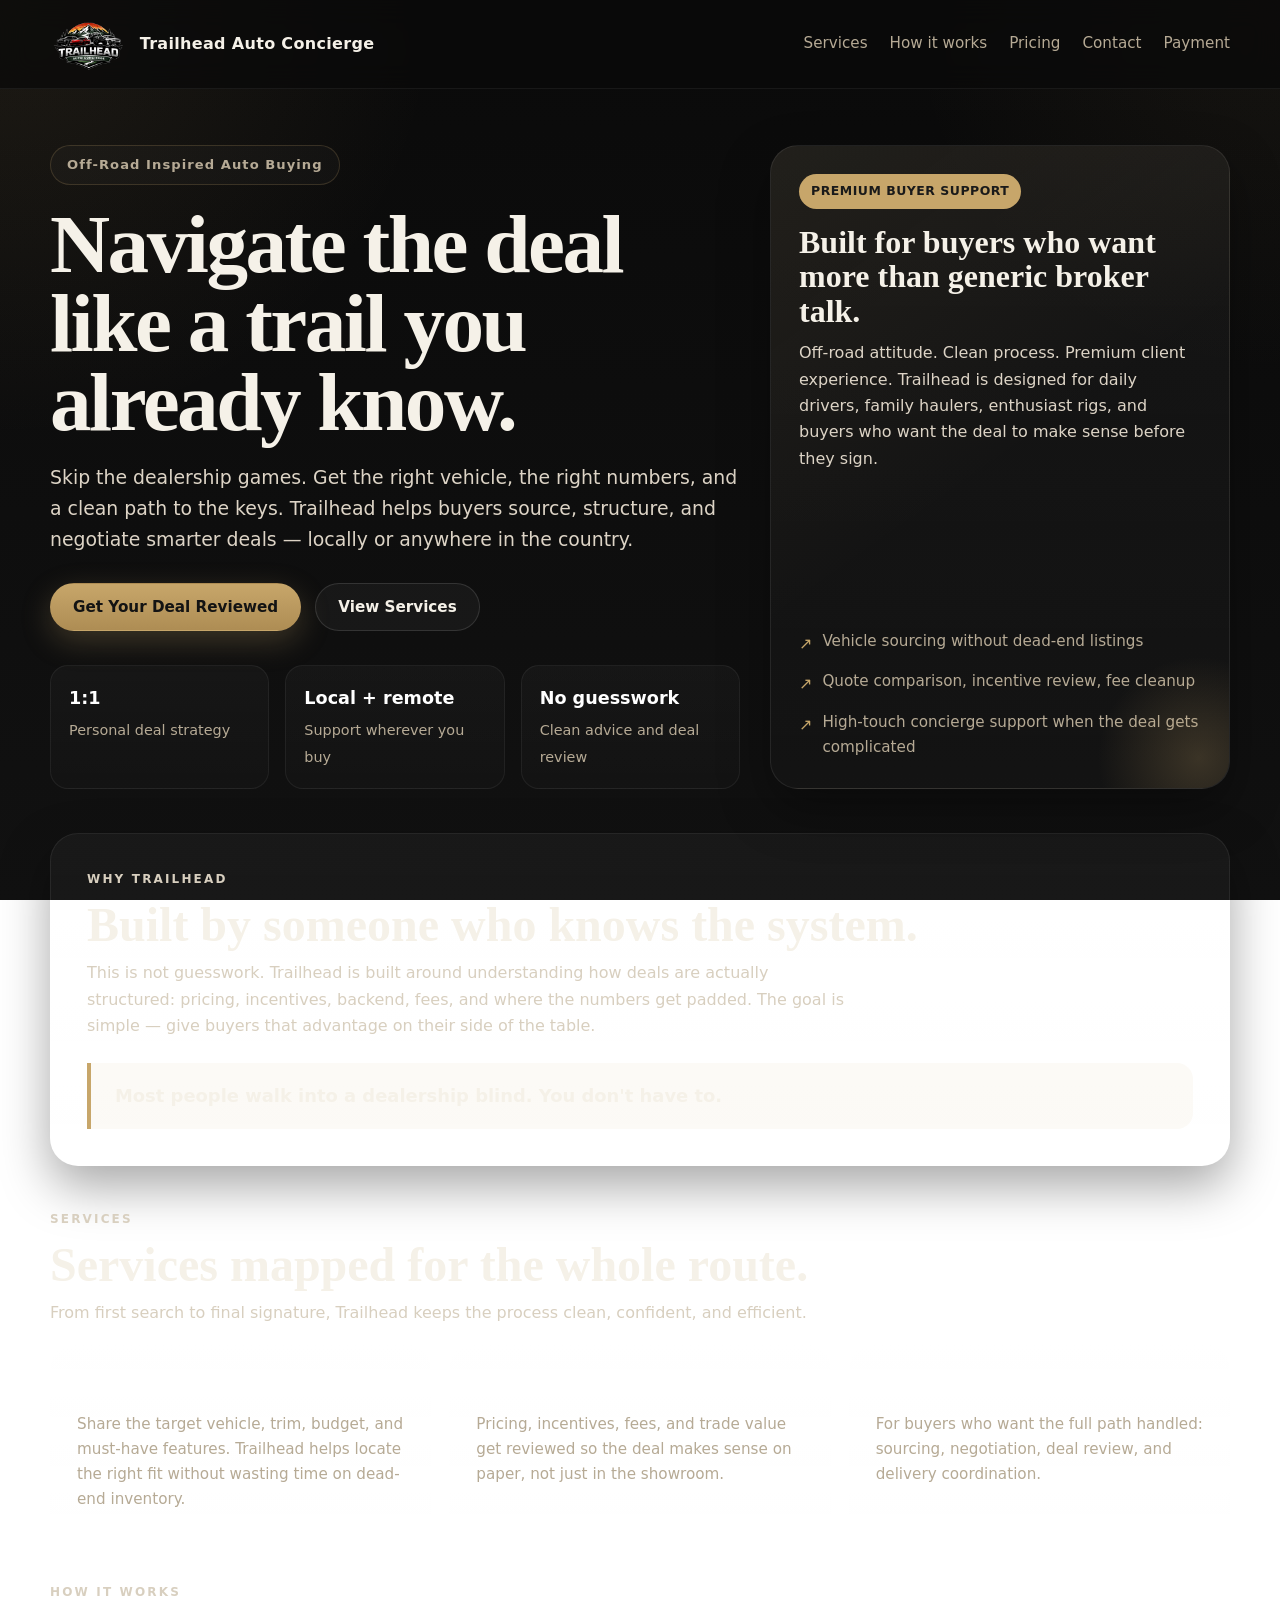
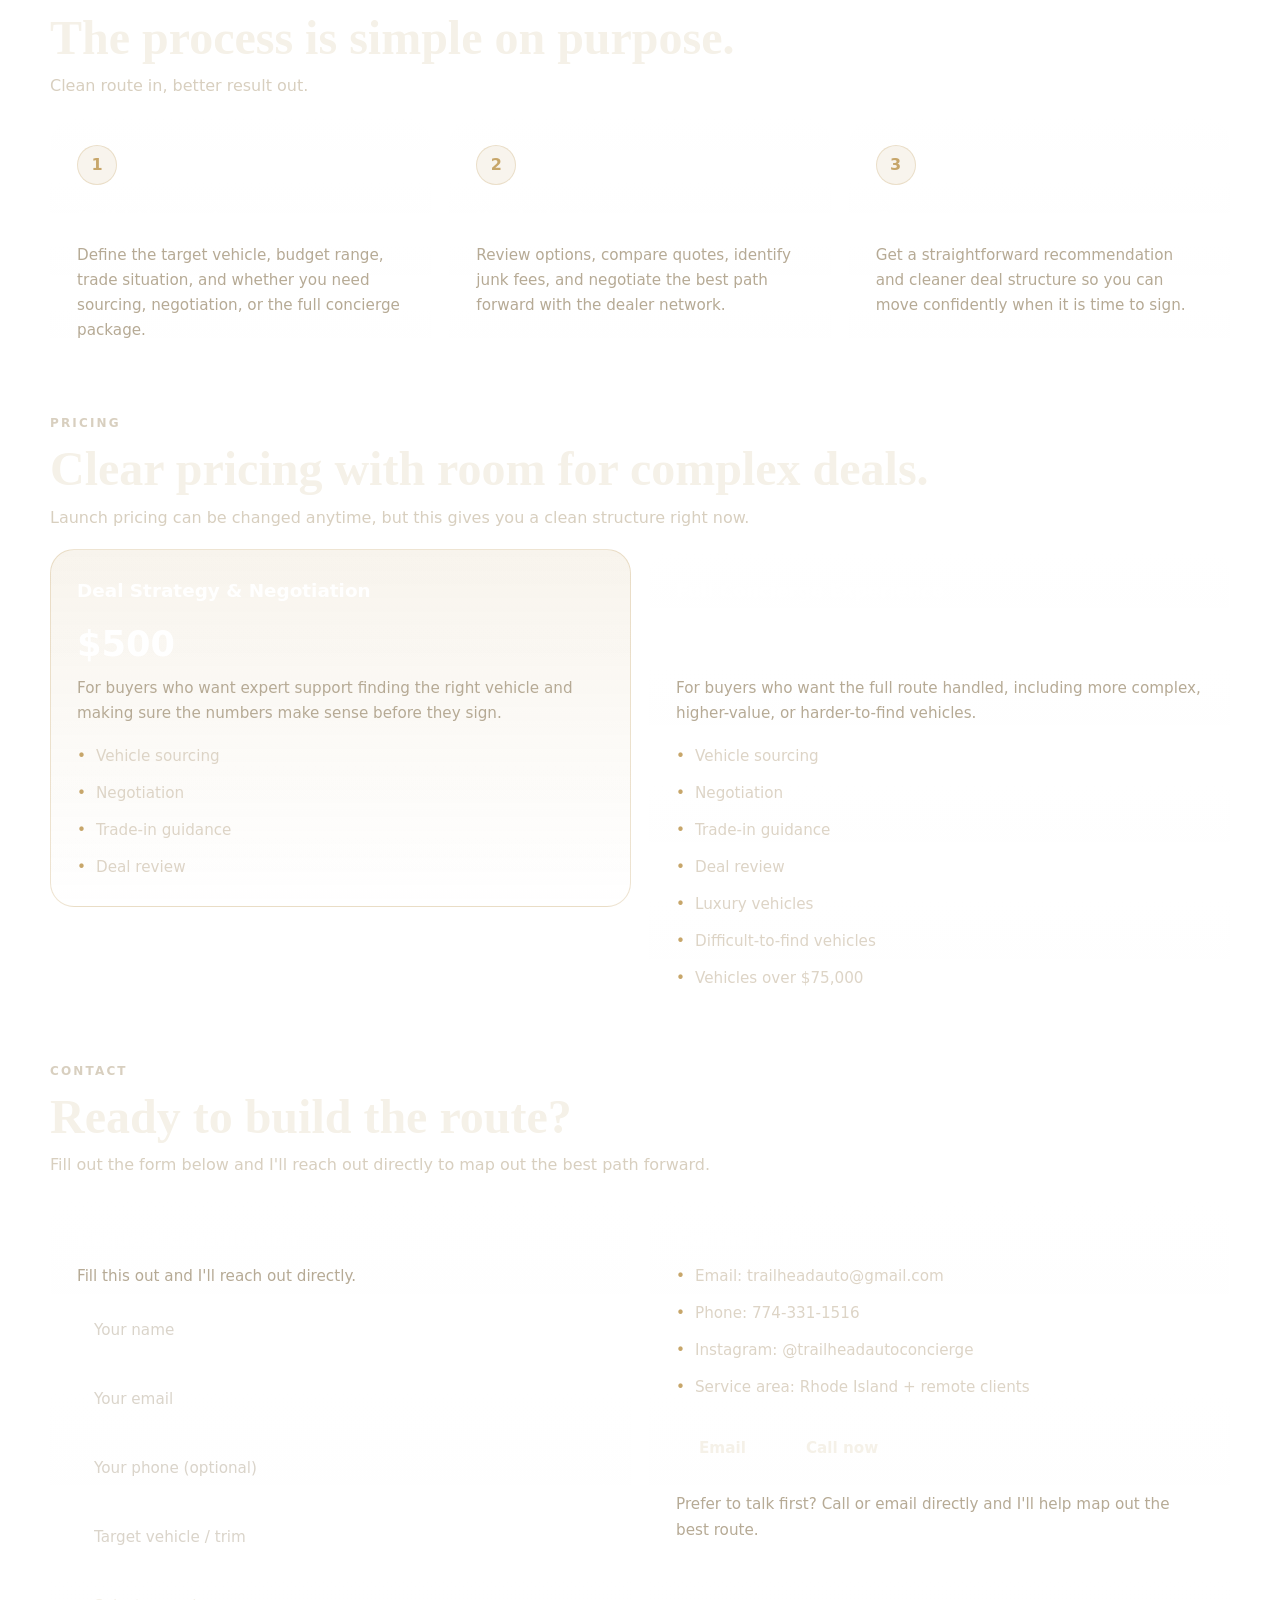
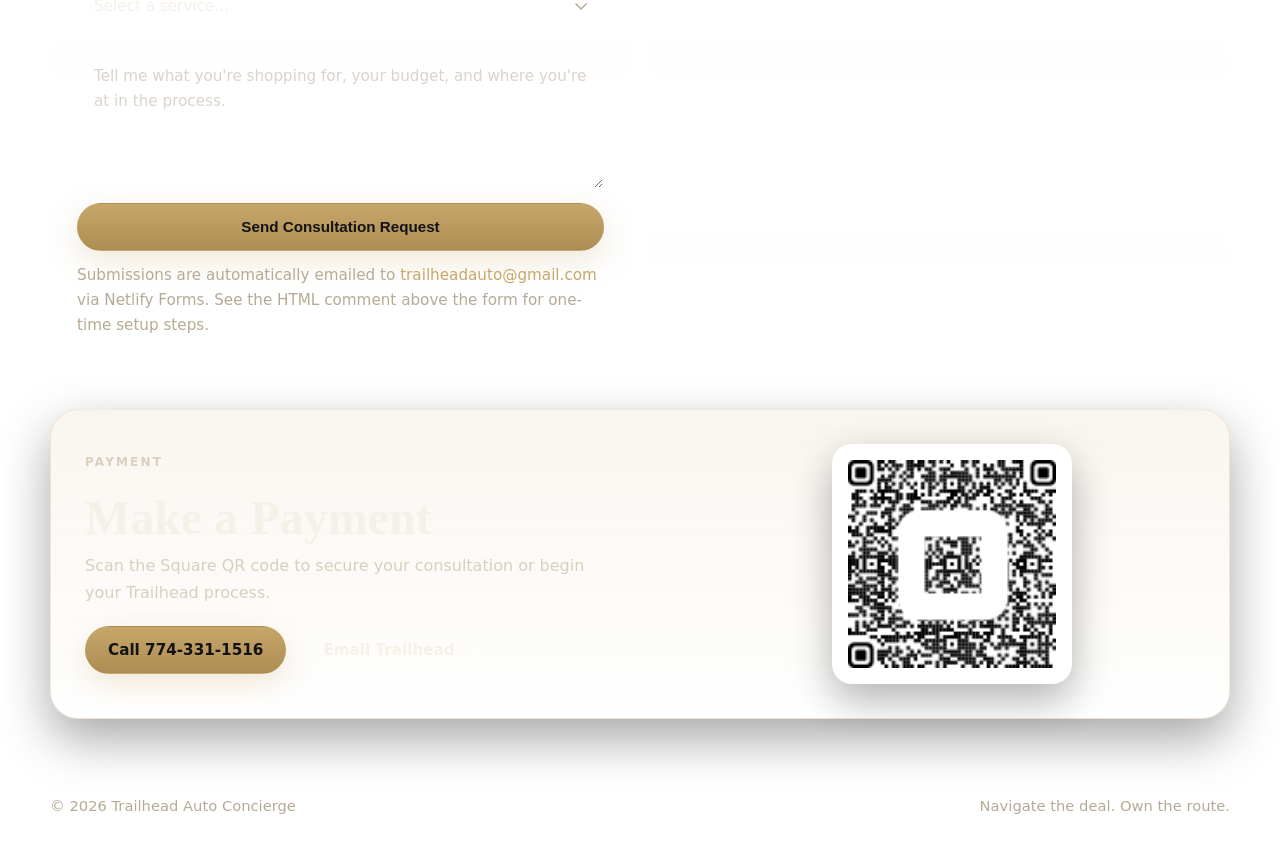
==== commit bab7d08e: "thank you file updated" ====
--- a/index.html
+++ b/index.html
@@ -273,6 +273,7 @@
               Every submission will now be automatically emailed to that address.
             -->
             <form
+              id="consultationForm"
               name="contact"
               method="POST"
               data-netlify="true"
@@ -299,7 +300,12 @@
               <textarea id="message" name="message"
                 placeholder="Tell me what you're shopping for, your budget, and where you're at in the process."></textarea>
 
-              <button type="submit" class="button button-primary">Send Consultation Request</button>
+              <!-- Success message (hidden until form submits on Netlify) -->
+              <div id="formSuccess" style="display:none; padding:16px 20px; background:rgba(199,166,106,.10); border:1px solid rgba(199,166,106,.30); border-radius:14px; color:var(--accent); font-weight:700; text-align:center;">
+                ✅ Request sent! I'll be in touch shortly.
+              </div>
+
+              <button type="submit" class="button button-primary" id="submitBtn">Send Consultation Request</button>
             </form>
 
             <p class="fine">
@@ -369,9 +375,10 @@
     </div>
   </footer>
 
-  <!-- ====== Mobile Nav Script ====== -->
+  <!-- ====== Scripts ====== -->
   <script>
     (function () {
+      /* ── Mobile nav ── */
       const toggle = document.getElementById('navToggle');
       const links  = document.getElementById('navLinks');
 
@@ -381,7 +388,6 @@
         toggle.setAttribute('aria-expanded', isOpen);
       });
 
-      // Close nav when a link is tapped on mobile
       links.querySelectorAll('a').forEach(function (a) {
         a.addEventListener('click', function () {
           links.classList.remove('open');
@@ -389,6 +395,38 @@
           toggle.setAttribute('aria-expanded', 'false');
         });
       });
+
+      /* ── Contact form ──
+         • On Netlify (live site): normal POST → redirects to /thank-you.html
+         • Locally (localhost / file://): intercepts submit, shows inline
+           success message so the 405 error never appears during development.
+      ── */
+      const form      = document.getElementById('consultationForm');
+      const successEl = document.getElementById('formSuccess');
+      const submitBtn = document.getElementById('submitBtn');
+
+      const isLocal = (
+        location.hostname === 'localhost' ||
+        location.hostname === '127.0.0.1' ||
+        location.protocol === 'file:'
+      );
+
+      if (form) {
+        form.addEventListener('submit', function (e) {
+          if (isLocal) {
+            /* Prevent the broken POST on local dev server */
+            e.preventDefault();
+            submitBtn.disabled = true;
+            submitBtn.textContent = 'Sending…';
+            setTimeout(function () {
+              form.reset();
+              successEl.style.display = 'block';
+              submitBtn.style.display = 'none';
+            }, 600);
+          }
+          /* On Netlify the event is NOT prevented → normal POST works */
+        });
+      }
     })();
   </script>
 
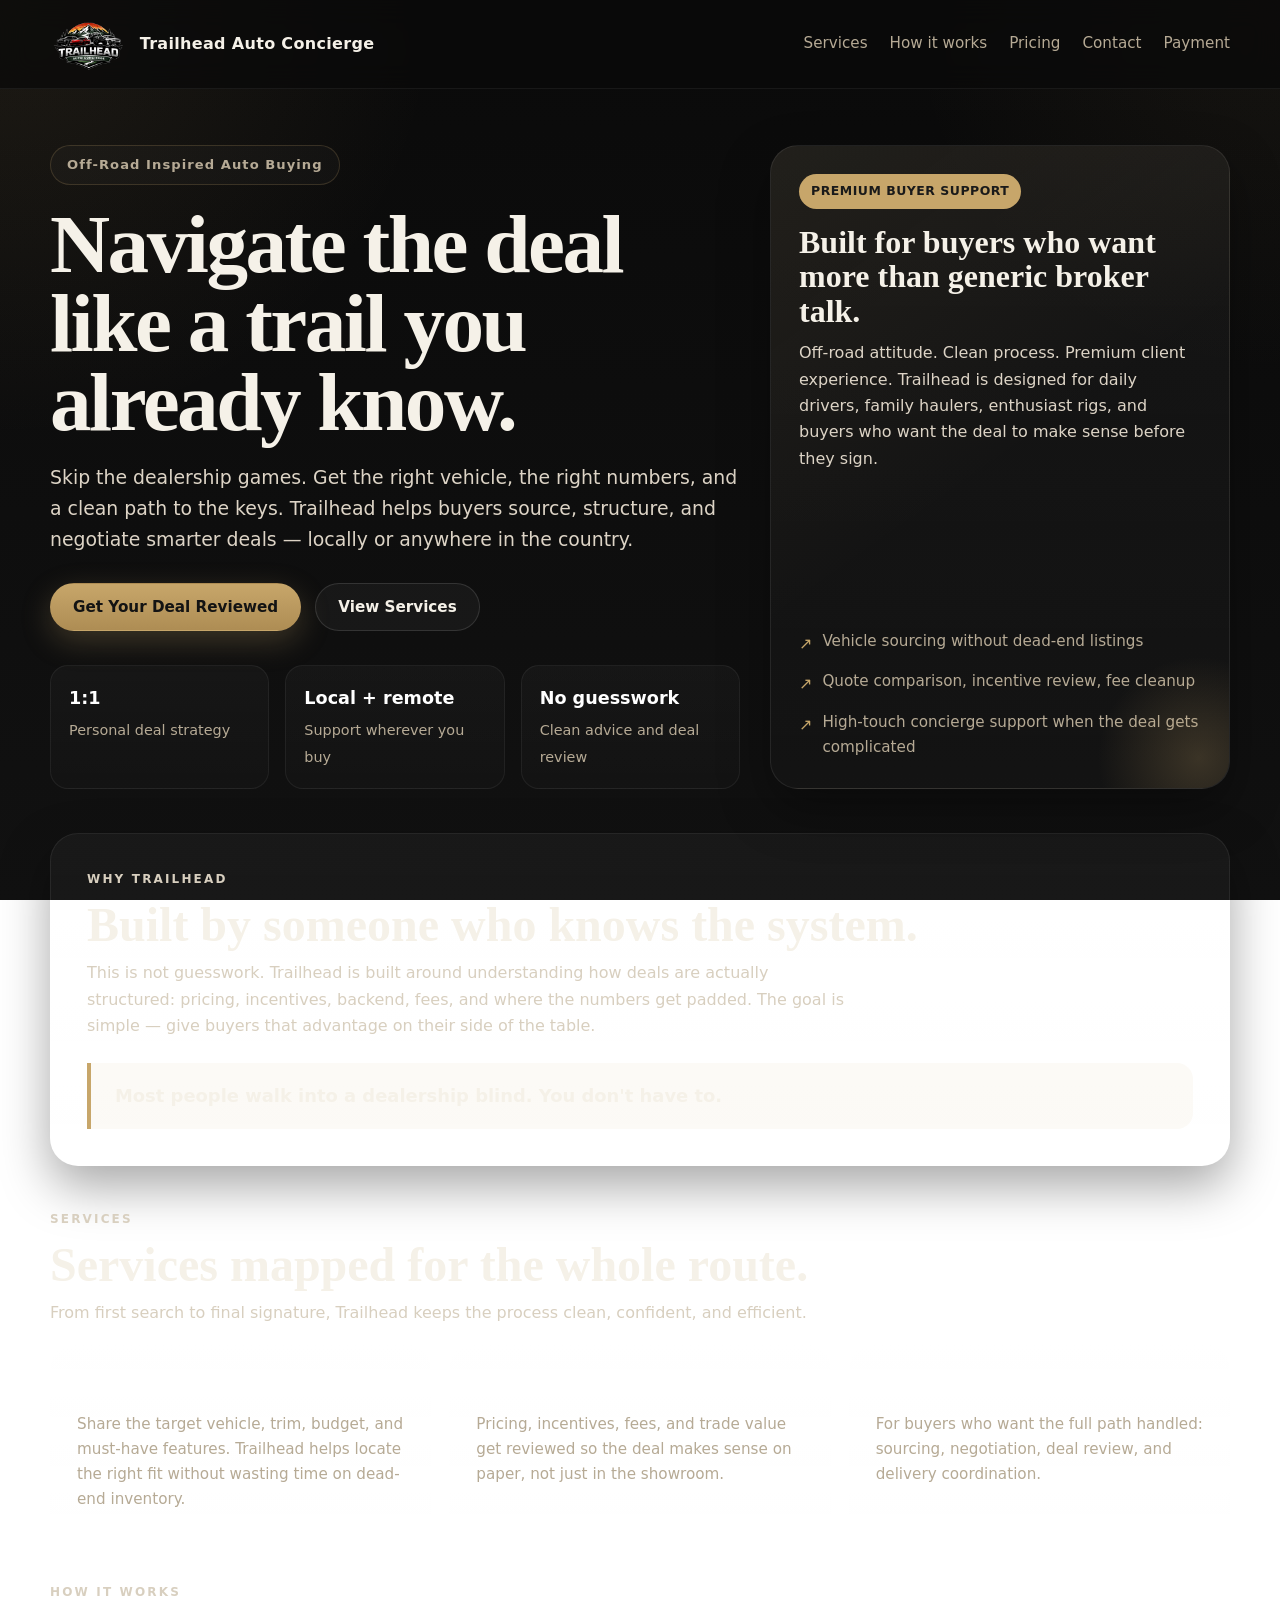
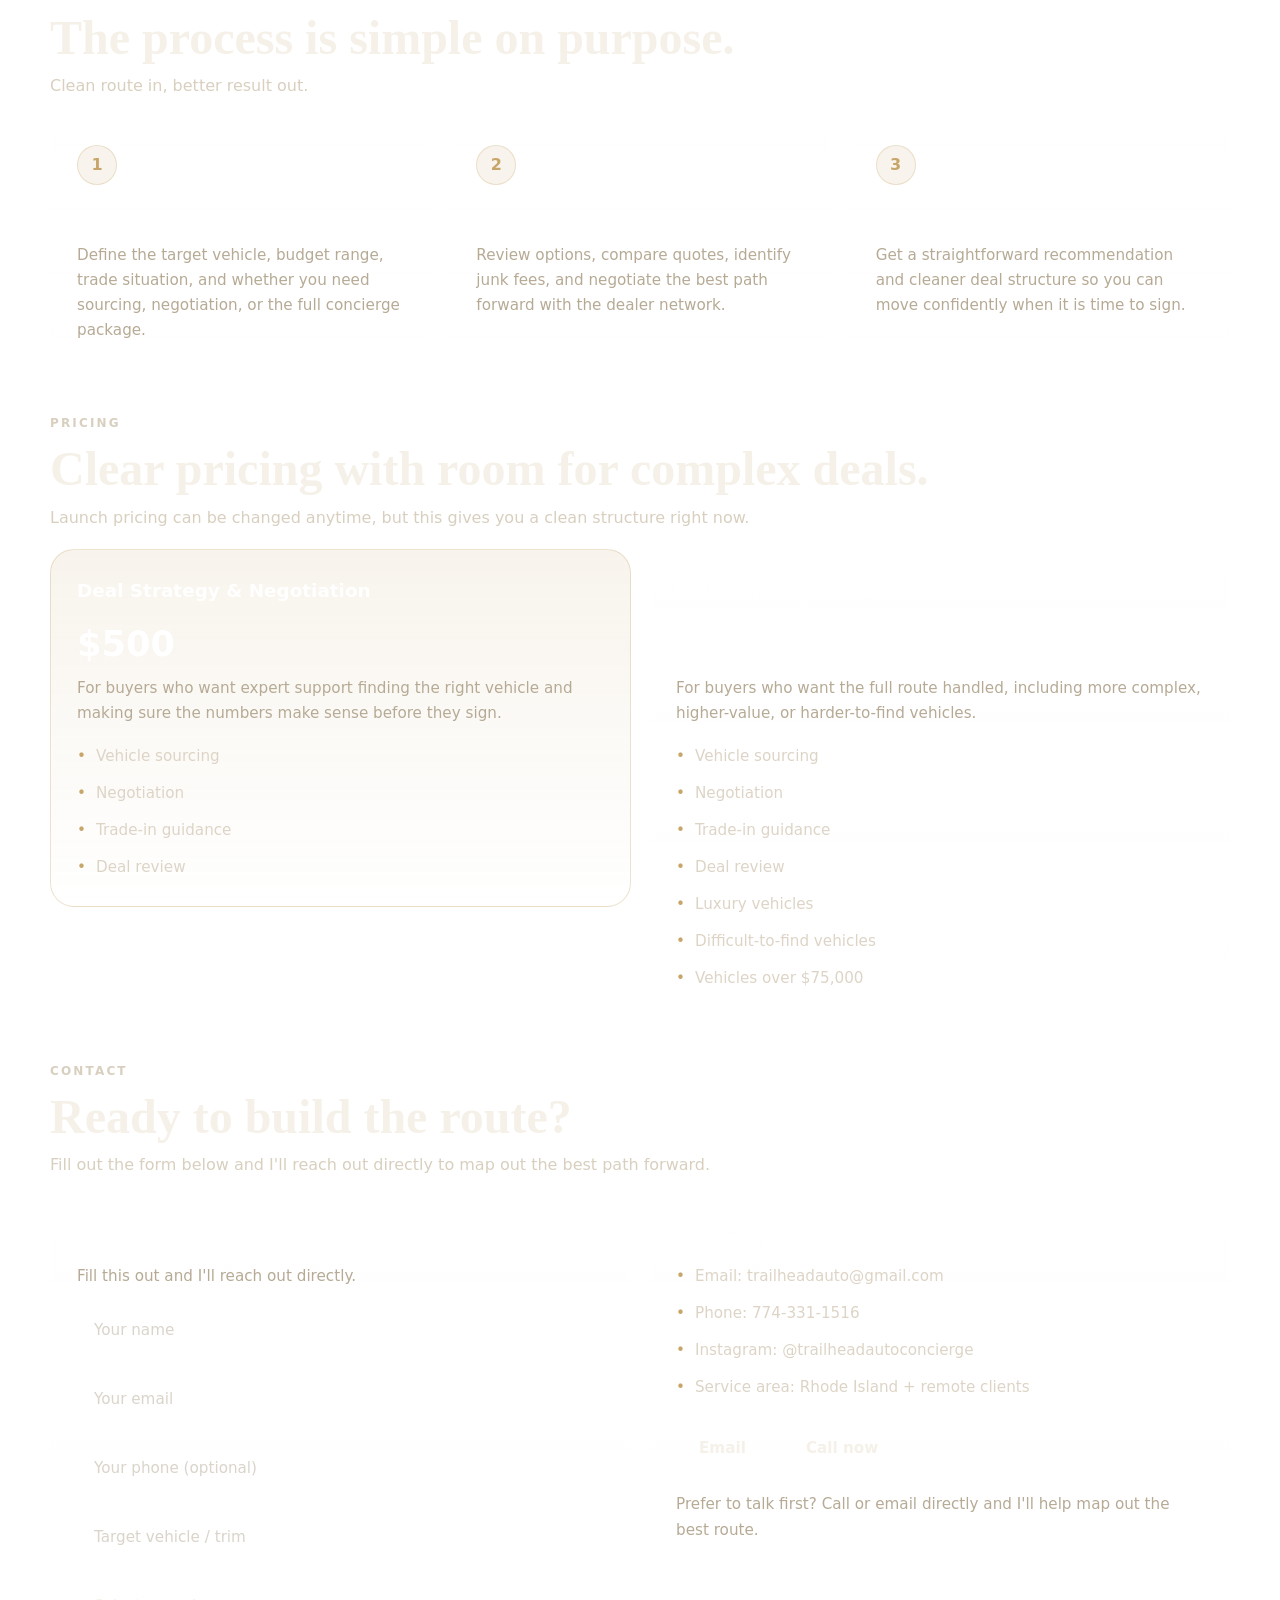
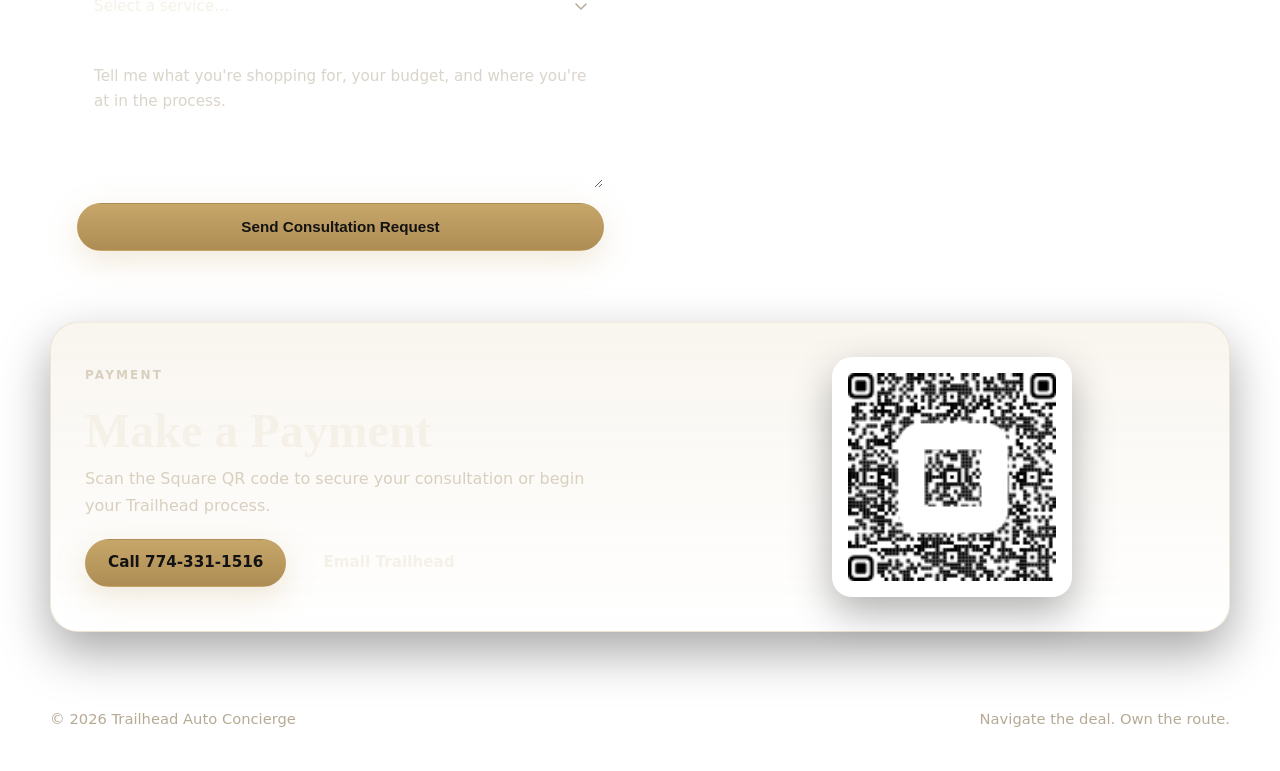
==== commit f99c6994: "email thank you page updated and fix the issue using ajax" ====
--- a/index.html
+++ b/index.html
@@ -8,6 +8,20 @@
   <link rel="stylesheet" href="style.css" />
 </head>
 <body>
+
+  <!-- Hidden form for Netlify form detection at build time -->
+  <form name="contact" netlify netlify-honeypot="bot-field" hidden>
+    <input type="text"  name="name" />
+    <input type="email" name="email" />
+    <input type="tel"   name="phone" />
+    <input type="text"  name="vehicle" />
+    <select name="service">
+      <option value="Deal Strategy &amp; Negotiation">Deal Strategy &amp; Negotiation</option>
+      <option value="Full Concierge Experience">Full Concierge Experience</option>
+      <option value="Not sure yet">Not sure yet</option>
+    </select>
+    <textarea name="message"></textarea>
+  </form>
 
   <!-- ====== Top Navigation ====== -->
   <header class="topbar">
@@ -278,7 +292,7 @@
               method="POST"
               data-netlify="true"
               data-netlify-honeypot="bot-field"
-              action="/thank-you.html"
+              
             >
               <input type="hidden" name="form-name" value="contact" />
               <p style="display:none;">
@@ -308,11 +322,7 @@
               <button type="submit" class="button button-primary" id="submitBtn">Send Consultation Request</button>
             </form>
 
-            <p class="fine">
-              Submissions are automatically emailed to
-              <a href="mailto:trailheadauto@gmail.com" style="color:var(--accent);">trailheadauto@gmail.com</a>
-              via Netlify Forms. See the HTML comment above the form for one-time setup steps.
-            </p>
+            <!-- Dev note: on Netlify, form POSTs to /thank-you.html and emails trailheadauto@gmail.com -->
           </article>
 
           <article class="contact-card">
@@ -396,10 +406,10 @@
         });
       });
 
-      /* ── Contact form ──
-         • On Netlify (live site): normal POST → redirects to /thank-you.html
-         • Locally (localhost / file://): intercepts submit, shows inline
-           success message so the 405 error never appears during development.
+      /* ── Contact form — AJAX submission ──
+         Works on both local and Netlify.
+         On Netlify: POSTs to Netlify Forms, then redirects to /thank-you
+         Locally: shows inline success message (no server needed)
       ── */
       const form      = document.getElementById('consultationForm');
       const successEl = document.getElementById('formSuccess');
@@ -413,18 +423,36 @@
 
       if (form) {
         form.addEventListener('submit', function (e) {
+          e.preventDefault();
+
+          submitBtn.disabled = true;
+          submitBtn.textContent = 'Sending…';
+
           if (isLocal) {
-            /* Prevent the broken POST on local dev server */
-            e.preventDefault();
-            submitBtn.disabled = true;
-            submitBtn.textContent = 'Sending…';
+            /* Local: just show success message */
             setTimeout(function () {
               form.reset();
               successEl.style.display = 'block';
               submitBtn.style.display = 'none';
             }, 600);
+            return;
           }
-          /* On Netlify the event is NOT prevented → normal POST works */
+
+          /* Netlify: AJAX POST then redirect */
+          var formData = new FormData(form);
+          fetch('/', {
+            method: 'POST',
+            headers: { 'Content-Type': 'application/x-www-form-urlencoded' },
+            body: new URLSearchParams(formData).toString()
+          })
+          .then(function () {
+            window.location.href = '/thank-you';
+          })
+          .catch(function (err) {
+            submitBtn.disabled = false;
+            submitBtn.textContent = 'Send Consultation Request';
+            alert('Something went wrong. Please try again or email trailheadauto@gmail.com directly.');
+          });
         });
       }
     })();
